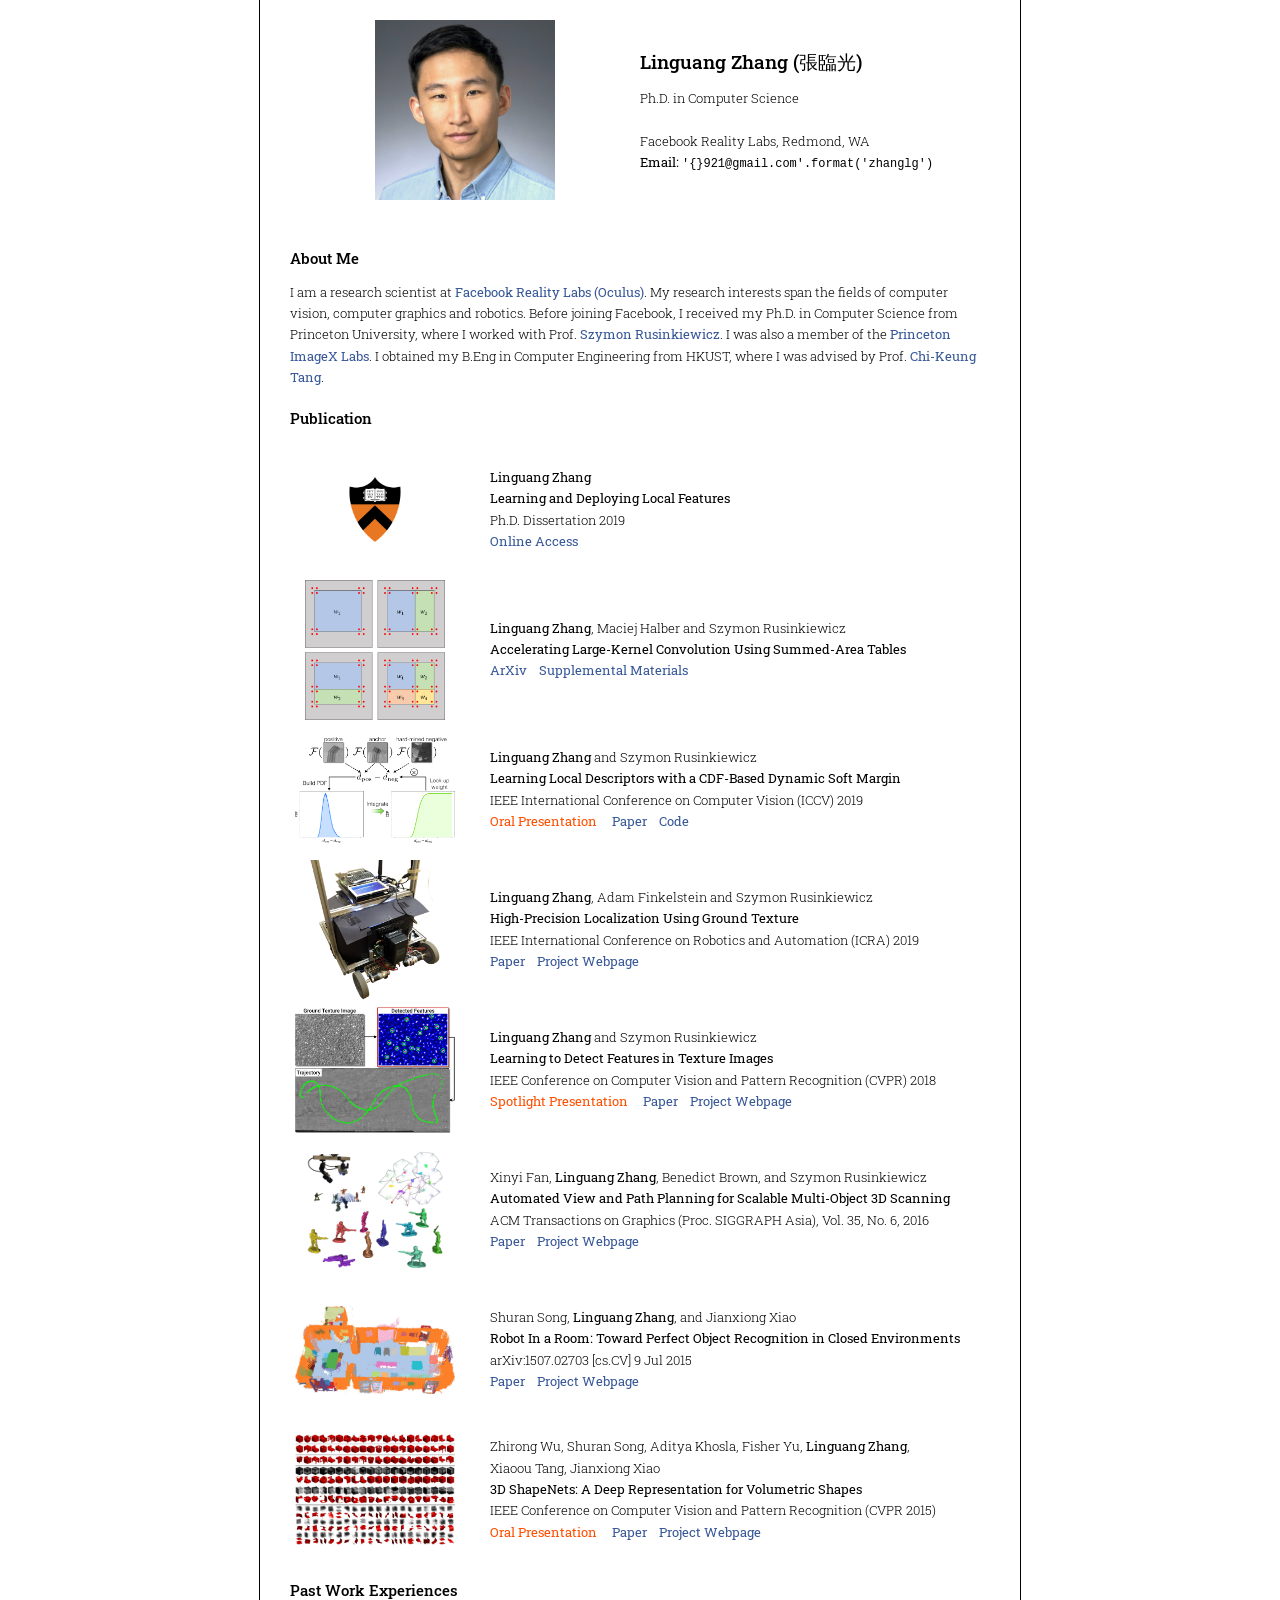
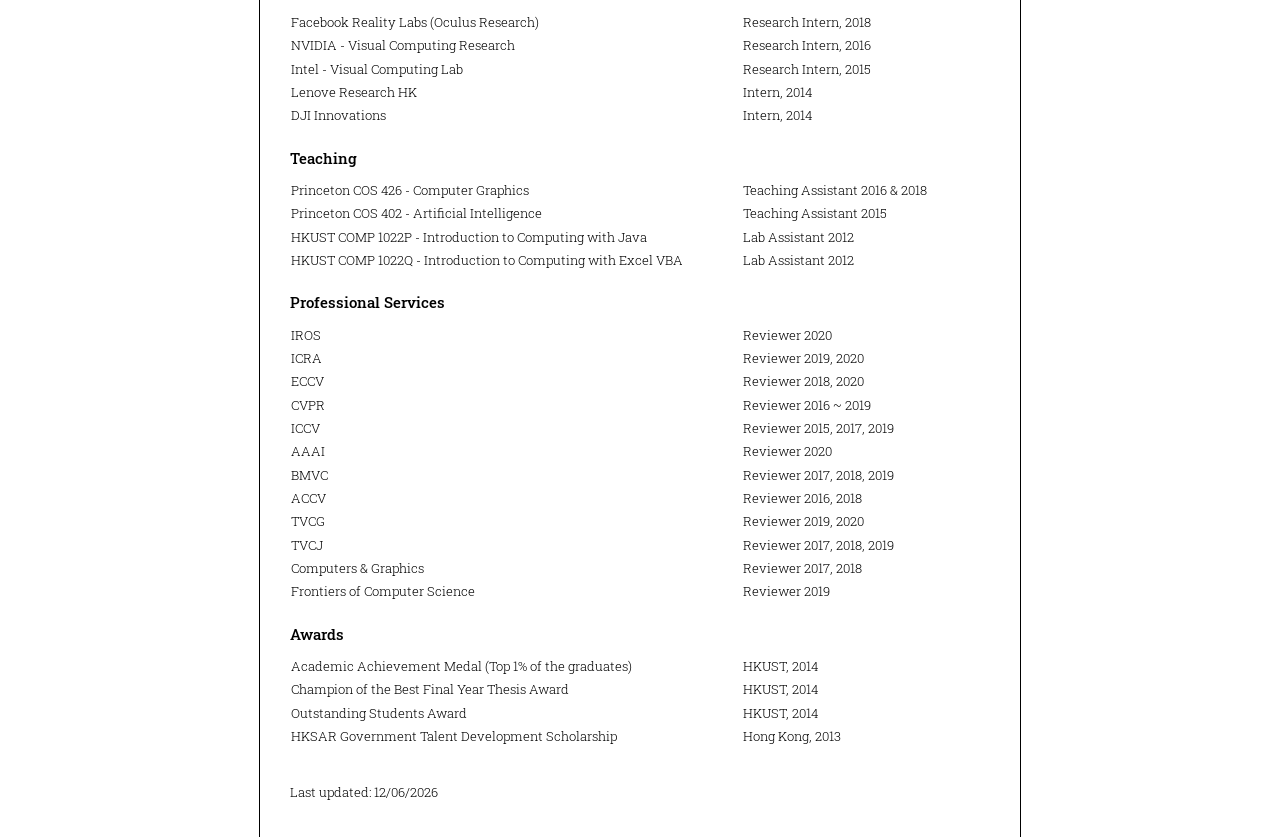
==== index.html @ c381d8c8 "Update index.html" ====
<!DOCTYPE html PUBLIC "-//W3C//DTD HTML 4.01//EN" "http://www.w3.org/TR/html4/strict.dtd">
<html>
  <head>
    <meta http-equiv="content-type" content="text/html; charset=UTF-8" />
    <meta name="viewport" content="width=device-width, initial-scale=1" />
    <title>Linguang Zhang's homepage</title>
    <link
      href="https://fonts.googleapis.com/css2?family=Roboto+Slab:wght@300;400;500;700&display=swap"
      rel="stylesheet"
    />
    <link
      rel="stylesheet"
      type="text/css"
      media="screen"
      href="assets/linguang.css"
    />
  </head>

  <body>
    <table width="100%" cellpadding="0" style="border-spacing: 0 0;">
      <tr>
        <td align="center">
          <img height="180" src="assets/profile.jpg" />
        </td>
        <td align="left" width="50%">
          <h2 style="margin-block-start: 0;">Linguang Zhang (張臨光)</h2>
          Ph.D. in Computer Science<br />
          <!-- Princeton University <br /> -->
          <br />
          Facebook Reality Labs, Redmond, WA <br />
          <b>Email:</b> <code>'{}921@gmail.com'.format('zhanglg')</code>
        </td>
      </tr>
    </table>

    <br />

    <h3>About Me</h3>
    <p>
      I am a research scientist at
      <a href="https://www.oculus.com/research/?locale=en_US"
        >Facebook Reality Labs (Oculus)</a
      >. My research interests span the fields of computer vision, computer
      graphics and robotics. Before joining Facebook, I received my Ph.D. in
      Computer Science from Princeton University, where I worked with Prof.
      <a href="https://www.cs.princeton.edu/~smr">Szymon Rusinkiewicz</a>. I was
      also a member of the
      <a href="https://pixl.cs.princeton.edu/">Princeton ImageX Labs</a>. I
      obtained my B.Eng in Computer Engineering from HKUST, where I was advised
      by Prof. <a href="http://www.cse.ust.hk/~cktang/">Chi-Keung Tang</a>.
    </p>
    
<!--     <b style="color:red;">We are hiring research interns for summer 2021!
      If you are interested, please email your resume to firstname@fb.com.</b>
 -->
    <h3>Publication</h3>

    <table
      id="paper"
      border="0"
      cellpadding="0"
      width="100%"
      style="border-spacing: 0 0;"
    >
      <tr class="project">
        <td align="center"><img src="assets/pu-logo.png" align="middle" /></td>
        <td class="paper">
          <p>
            <b>Linguang Zhang</b><br />
            <b>Learning and Deploying Local Features</b><br />
            Ph.D. Dissertation 2019<br />
            <a
              href="https://dataspace.princeton.edu/jspui/handle/88435/dsp01j098zd973"
              >Online Access</a
            >&nbsp;&nbsp;&nbsp;
          </p>
        </td>
      </tr>

      <tr class="project">
        <td align="center"><img src="assets/sat_conv.png" align="middle" /></td>
        <td class="paper">
          <p>
            <b>Linguang Zhang</b>, Maciej Halber and Szymon Rusinkiewicz<br />
            <b>Accelerating Large-Kernel Convolution Using Summed-Area Tables</b
            ><br />
            <a href="https://arxiv.org/pdf/1906.11367.pdf">ArXiv</a
            >&nbsp;&nbsp;&nbsp;
            <a href="assets/sat-supplemental.zip">Supplemental Materials</a>
          </p>
        </td>
      </tr>

      <tr class="project">
        <td align="center">
          <img src="assets/dsm_descriptor.png" align="middle" />
        </td>
        <td class="paper">
          <p>
            <b>Linguang Zhang</b> and Szymon Rusinkiewicz<br />
            <b
              >Learning Local Descriptors with a CDF-Based Dynamic Soft
              Margin</b
            ><br />
            IEEE International Conference on Computer Vision (ICCV) 2019<br />
            <b style="color:#ff4f00">Oral Presentation</b> &nbsp;&nbsp;&nbsp;
            <a
              href="https://gfx.cs.princeton.edu/pubs/Zhang_2019_LLD/softmargin.pdf"
              >Paper</a
            >&nbsp;&nbsp;&nbsp;
            <a href="https://github.com/lg-zhang/dynamic-soft-margin-pytorch"
              >Code</a
            >
          </p>
        </td>
      </tr>

      <tr class="project">
        <td align="center">
          <img src="assets/micro_gps.png" align="middle" />
        </td>
        <td class="paper">
          <p>
            <b>Linguang Zhang</b>, Adam Finkelstein and Szymon Rusinkiewicz<br />
            <b>High-Precision Localization Using Ground Texture</b><br />
            IEEE International Conference on Robotics and Automation (ICRA)
            2019<br />
            <a
              href="https://pixl.cs.princeton.edu/pubs/Zhang_2019_HLU/microgps-icra19.pdf"
              >Paper</a
            >&nbsp;&nbsp;&nbsp;
            <a href="http://microgps.cs.princeton.edu">Project Webpage</a>
          </p>
        </td>
      </tr>

      <tr class="project">
        <td align="center">
          <img src="assets/keypoint_det.jpg" align="middle" />
        </td>
        <td class="paper">
          <p>
            <b>Linguang Zhang</b> and Szymon Rusinkiewicz<br />
            <b>Learning to Detect Features in Texture Images</b><br />
            IEEE Conference on Computer Vision and Pattern Recognition (CVPR)
            2018<br />
            <b style="color:#ff4f00">Spotlight Presentation</b>
            &nbsp;&nbsp;&nbsp;
            <a
              href="http://gfx.cs.princeton.edu/pubs/Zhang_2018_LTD/keypoint-cvpr.pdf"
              >Paper</a
            >&nbsp;&nbsp;&nbsp;
            <a href="http://gfx.cs.princeton.edu/pubs/Zhang_2018_LTD/"
              >Project Webpage</a
            >
          </p>
        </td>
      </tr>

      <tr class="project">
        <td align="center"><img src="assets/scanner.png" align="middle" /></td>
        <td class="paper">
          <p>
            Xinyi Fan, <b>Linguang Zhang</b>, Benedict Brown, and Szymon
            Rusinkiewicz<br />
            <b
              >Automated View and Path Planning for Scalable Multi-Object 3D
              Scanning</b
            ><br />
            ACM Transactions on Graphics (Proc. SIGGRAPH Asia), Vol. 35, No. 6,
            2016<br />
            <a href="http://gfx.cs.princeton.edu/pubs/Fan_2016_AVA/fan2016.pdf"
              >Paper</a
            >&nbsp;&nbsp;&nbsp;
            <a href="http://gfx.cs.princeton.edu/pubs/Fan_2016_AVA/index.php"
              >Project Webpage</a
            >
          </p>
        </td>
      </tr>

      <tr class="project">
        <td align="center">
          <img src="assets/robotinaroom.jpg" align="middle" />
        </td>
        <td class="paper">
          <p>
            Shuran Song, <b>Linguang Zhang</b>, and Jianxiong Xiao<br />
            <b
              >Robot In a Room: Toward Perfect Object Recognition in Closed
              Environments</b
            ><br />
            arXiv:1507.02703 [cs.CV] 9 Jul 2015<br />
            <a
              href="http://3dvision.princeton.edu/projects/2015/RobotInARoom/paper.pdf"
              >Paper</a
            >&nbsp;&nbsp;&nbsp;
            <a href="http://3dvision.princeton.edu/projects/2015/RobotInARoom/"
              >Project Webpage</a
            >
          </p>
        </td>
      </tr>

      <tr class="project">
        <td align="center">
          <img src="assets/3dshapenet.jpg" align="middle" />
        </td>
        <td class="paper">
          <p>
            Zhirong Wu, Shuran Song, Aditya Khosla, Fisher Yu,
            <b>Linguang Zhang</b>, <br />Xiaoou Tang, Jianxiong Xiao<br />
            <b>3D ShapeNets: A Deep Representation for Volumetric Shapes</b
            ><br />
            IEEE Conference on Computer Vision and Pattern Recognition (CVPR
            2015)<br />
            <b style="color:#ff4f00">Oral Presentation</b> &nbsp;&nbsp;&nbsp;
            <a
              href="http://3dvision.princeton.edu/projects/2014/3DShapeNets/paper.pdf"
              >Paper</a
            >&nbsp;&nbsp;&nbsp;
            <a href="http://3dshapenets.cs.princeton.edu/">Project Webpage</a>
          </p>
        </td>
      </tr>
    </table>

    <h3>Past Work Experiences</h3>
    <table class="list">
      <tr>
        <td>Facebook Reality Labs (Oculus Research)</td>
        <td>Research Intern, 2018</td>
      </tr>
      <tr>
        <td>NVIDIA - Visual Computing Research</td>
        <td>Research Intern, 2016</td>
      </tr>
      <tr>
        <td>Intel - Visual Computing Lab</td>
        <td>Research Intern, 2015</td>
      </tr>
      <tr>
        <td>Lenove Research HK</td>
        <td>Intern, 2014</td>
      </tr>
      <tr>
        <td>DJI Innovations</td>
        <td>Intern, 2014</td>
      </tr>
    </table>

    <h3>Teaching</h3>
    <table class="list">
      <tr>
        <td>Princeton COS 426 - Computer Graphics</td>
        <td>Teaching Assistant 2016 & 2018</td>
      </tr>
      <tr>
        <td>Princeton COS 402 - Artificial Intelligence</td>
        <td>Teaching Assistant 2015</td>
      </tr>
      <tr>
        <td>HKUST COMP 1022P - Introduction to Computing with Java</td>
        <td>Lab Assistant 2012</td>
      </tr>
      <tr>
        <td>HKUST COMP 1022Q - Introduction to Computing with Excel VBA</td>
        <td>Lab Assistant 2012</td>
      </tr>
    </table>

    <h3>Professional Services</h3>
    <table class="list">
      <tr>
        <td>IROS</td>
        <td>Reviewer 2020</td>
      </tr>
      <tr>
        <td>ICRA</td>
        <td>Reviewer 2019, 2020</td>
      </tr>
      <tr>
        <td>ECCV</td>
        <td>Reviewer 2018, 2020</td>
      </tr>
      <tr>
        <td>CVPR</td>
        <td>Reviewer 2016 ~ 2019</td>
      </tr>
      <tr>
        <td>ICCV</td>
        <td>Reviewer 2015, 2017, 2019</td>
      </tr>
      <tr>
        <td>AAAI</td>
        <td>Reviewer 2020</td>
      </tr>
      <tr>
        <td>BMVC</td>
        <td>Reviewer 2017, 2018, 2019</td>
      </tr>
      <tr>
        <td>ACCV</td>
        <td>Reviewer 2016, 2018</td>
      </tr>
      <tr>
        <td>TVCG</td>
        <td>Reviewer 2019, 2020</td>
      </tr>
      <tr>
        <td>TVCJ</td>
        <td>Reviewer 2017, 2018, 2019</td>
      </tr>
      <tr>
        <td>Computers &amp; Graphics</td>
        <td>Reviewer 2017, 2018</td>
      </tr>
      <tr>
        <td>Frontiers of Computer Science</td>
        <td>Reviewer 2019</td>
      </tr>
    </table>

    <h3>Awards</h3>
    <table class="list">
      <tr>
        <td>Academic Achievement Medal (Top 1% of the graduates)</td>
        <td>HKUST, 2014</td>
      </tr>
      <tr>
        <td>Champion of the Best Final Year Thesis Award</td>
        <td>HKUST, 2014</td>
      </tr>
      <tr>
        <td>Outstanding Students Award</td>
        <td>HKUST, 2014</td>
      </tr>
      <tr>
        <td>HKSAR Government Talent Development Scholarship</td>
        <td>Hong Kong, 2013</td>
      </tr>
    </table>

    <br />

    <p>
      Last updated:
      <script>
        document.write(document.lastModified.slice(0, 10));
      </script>
    </p>
    <p>
      <script>
        (function(i, s, o, g, r, a, m) {
          i["GoogleAnalyticsObject"] = r;
          (i[r] =
            i[r] ||
            function() {
              (i[r].q = i[r].q || []).push(arguments);
            }),
            (i[r].l = 1 * new Date());
          (a = s.createElement(o)), (m = s.getElementsByTagName(o)[0]);
          a.async = 1;
          a.src = g;
          m.parentNode.insertBefore(a, m);
        })(
          window,
          document,
          "script",
          "//www.google-analytics.com/analytics.js",
          "ga"
        );
        ga("create", "UA-56481860-2", "auto");
        ga("send", "pageview");
      </script>
    </p>
  </body>
</html>
---- assets/linguang.css ----
body {
  width: 700px;
  margin: auto;
  margin-top: 0px;
  margin-bottom: 0px;
  padding-left: 30px;
  padding-right: 30px;
  padding-top: 20px;
  padding-bottom: 20px;
  font-family: "Roboto Slab", serif;
  font-size: 0.8em;
  font-weight: 300;
  line-height: 16pt;
  border-left: solid thin #000000;
  border-right: solid thin #000000;
}

code {
  font-size: 1.15em;
}

b {
  font-weight: 400;
}

p {
  font-size: 1em;
}

a {
  font-weight: 400;
}

a:link {
  color: #385898;
  text-decoration: none;
  cursor: pointer;
  font-weight: 400;
}

a:hover {
  text-decoration: underline;
}

h2 {
  font-weight: 500;
}

h3 {
  display: block;
  margin-block-start: 20px;
  margin-block-end: 10px;
  margin-inline-start: 0px;
  margin-inline-end: 0px;
  font-weight: 500;
}

#paper img {
  max-width: 160px !important;
  max-height: 140px !important;
}

td.paper {
  padding-left: 30px;
  font-size: 1em;
}

table.list td:first-child {
  width: 450px;
  font-size: 1em;
}

table.list {
  border-spacing: 0px;
  font-size: 1em;
}

tr.project {
  height: 140px;
}
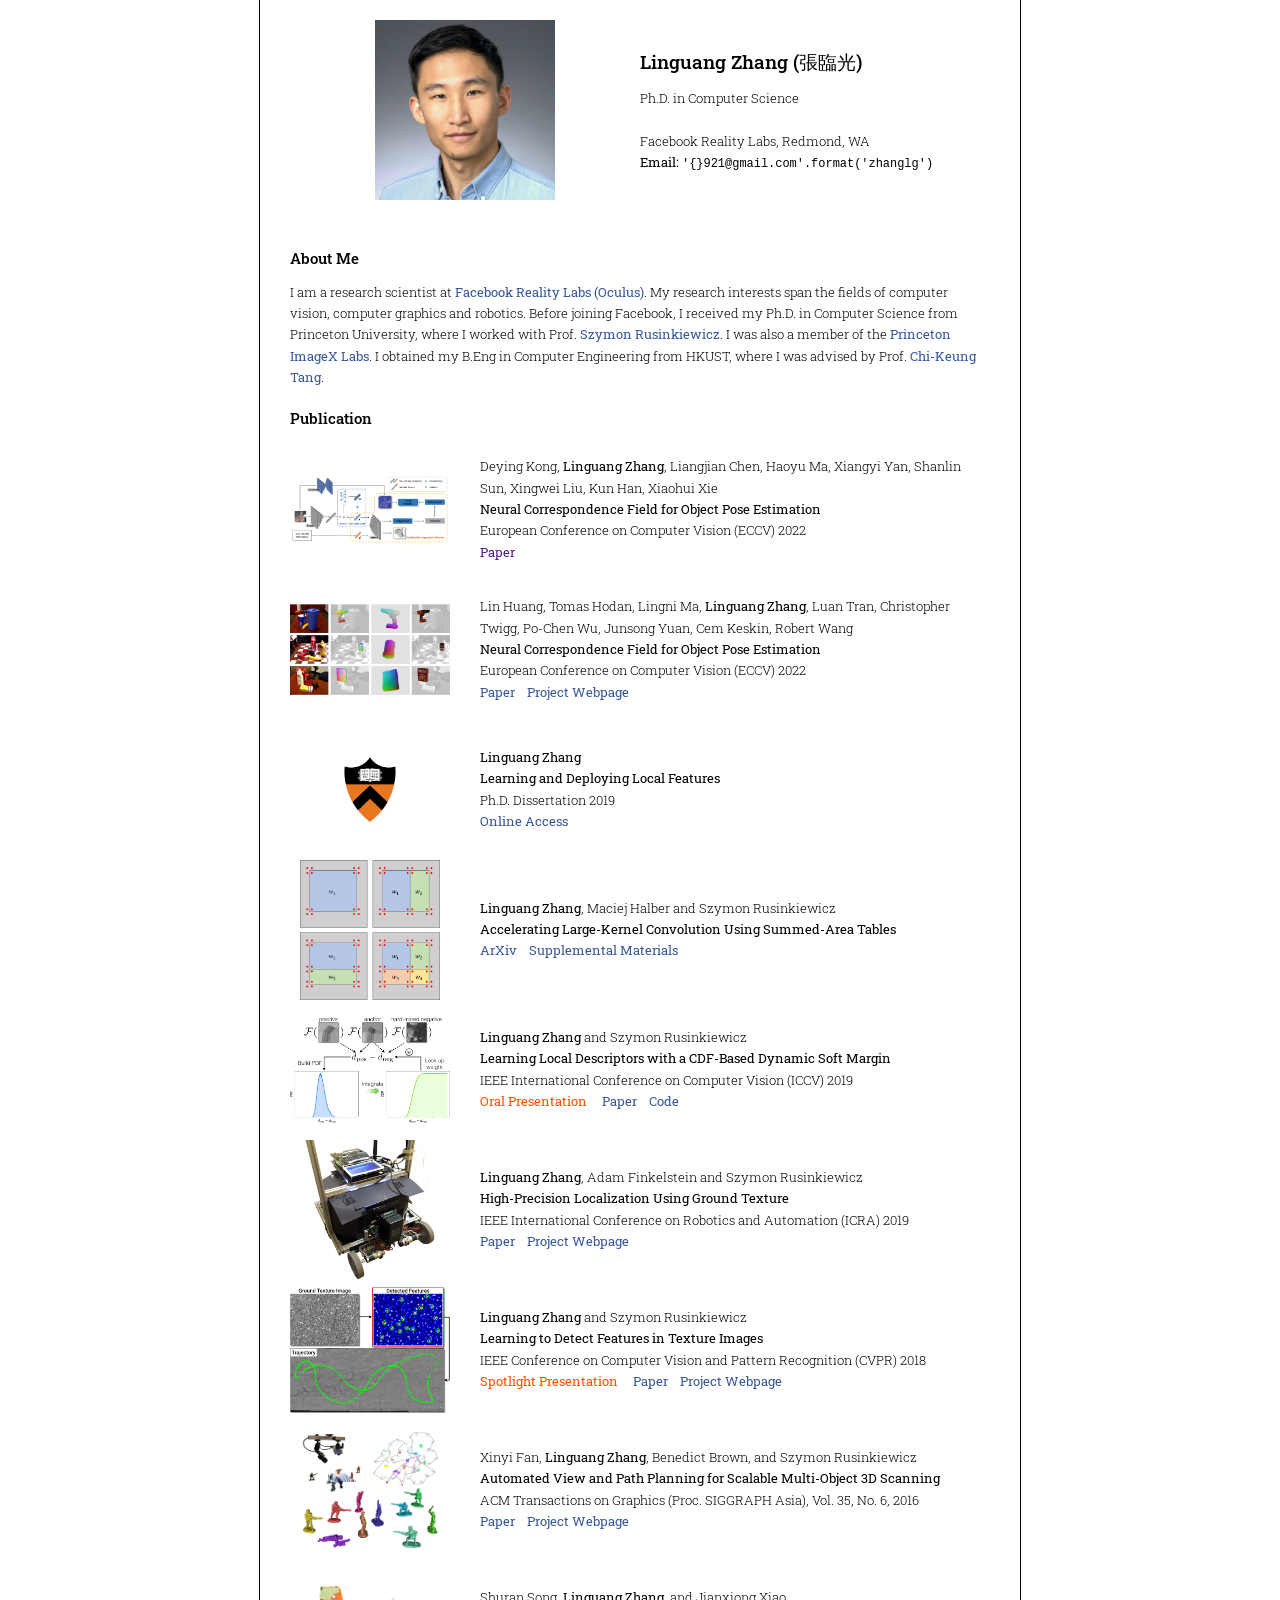
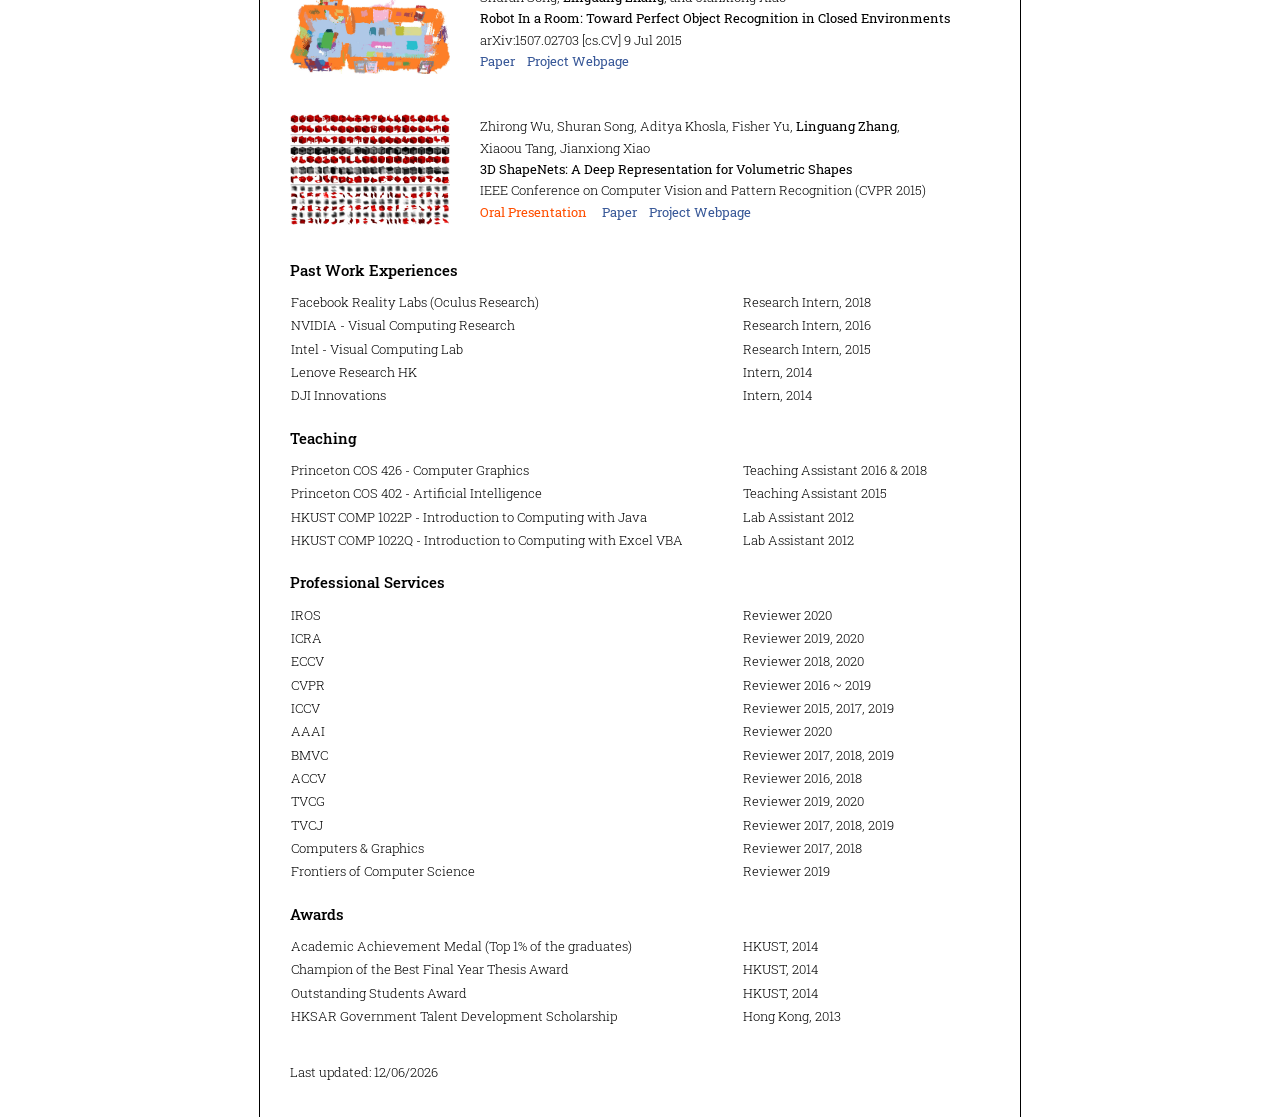
==== commit 450168d8: "update" ====
--- a/index.html
+++ b/index.html
@@ -49,10 +49,7 @@
       obtained my B.Eng in Computer Engineering from HKUST, where I was advised
       by Prof. <a href="http://www.cse.ust.hk/~cktang/">Chi-Keung Tang</a>.
     </p>
-    
-<!--     <b style="color:red;">We are hiring research interns for summer 2021!
-      If you are interested, please email your resume to firstname@fb.com.</b>
- -->
+
     <h3>Publication</h3>
 
     <table
@@ -62,7 +59,39 @@
       width="100%"
       style="border-spacing: 0 0;"
     >
-      <tr class="project">
+    <tr class="project">
+      <td align="center">
+        <img src="assets/iahme.png" align="middle" />
+      </td>
+      <td class="paper">
+        <p>
+          Deying Kong, <b>Linguang Zhang</b>, Liangjian Chen, Haoyu Ma, Xiangyi Yan, Shanlin Sun, Xingwei Liu, Kun Han, Xiaohui Xie<br />
+          <b>Neural Correspondence Field for Object Pose Estimation</b><br />
+          European Conference on Computer Vision (ECCV) 2022<br />
+          <a href="">Paper</a>
+        </p>
+      </td>
+    </tr>
+
+    <tr class="project">
+      <td align="center">
+        <img src="assets/ncf.jpeg" align="middle" />
+      </td>
+      <td class="paper">
+        <p>
+          Lin Huang, Tomas Hodan, Lingni Ma, <b>Linguang Zhang</b>, Luan Tran, Christopher Twigg, Po-Chen Wu, Junsong Yuan, Cem Keskin, Robert Wang <br />
+          <b>Neural Correspondence Field for Object Pose Estimation</b><br />
+          European Conference on Computer Vision (ECCV) 2022<br />
+          <a
+            href="https://arxiv.org/pdf/2208.00113.pdf"
+            >Paper</a
+          >&nbsp;&nbsp;&nbsp;
+          <a href="https://linhuang17.github.io/NCF/">Project Webpage</a>
+        </p>
+      </td>
+    </tr>
+
+    <tr class="project">
         <td align="center"><img src="assets/pu-logo.png" align="middle" /></td>
         <td class="paper">
           <p>
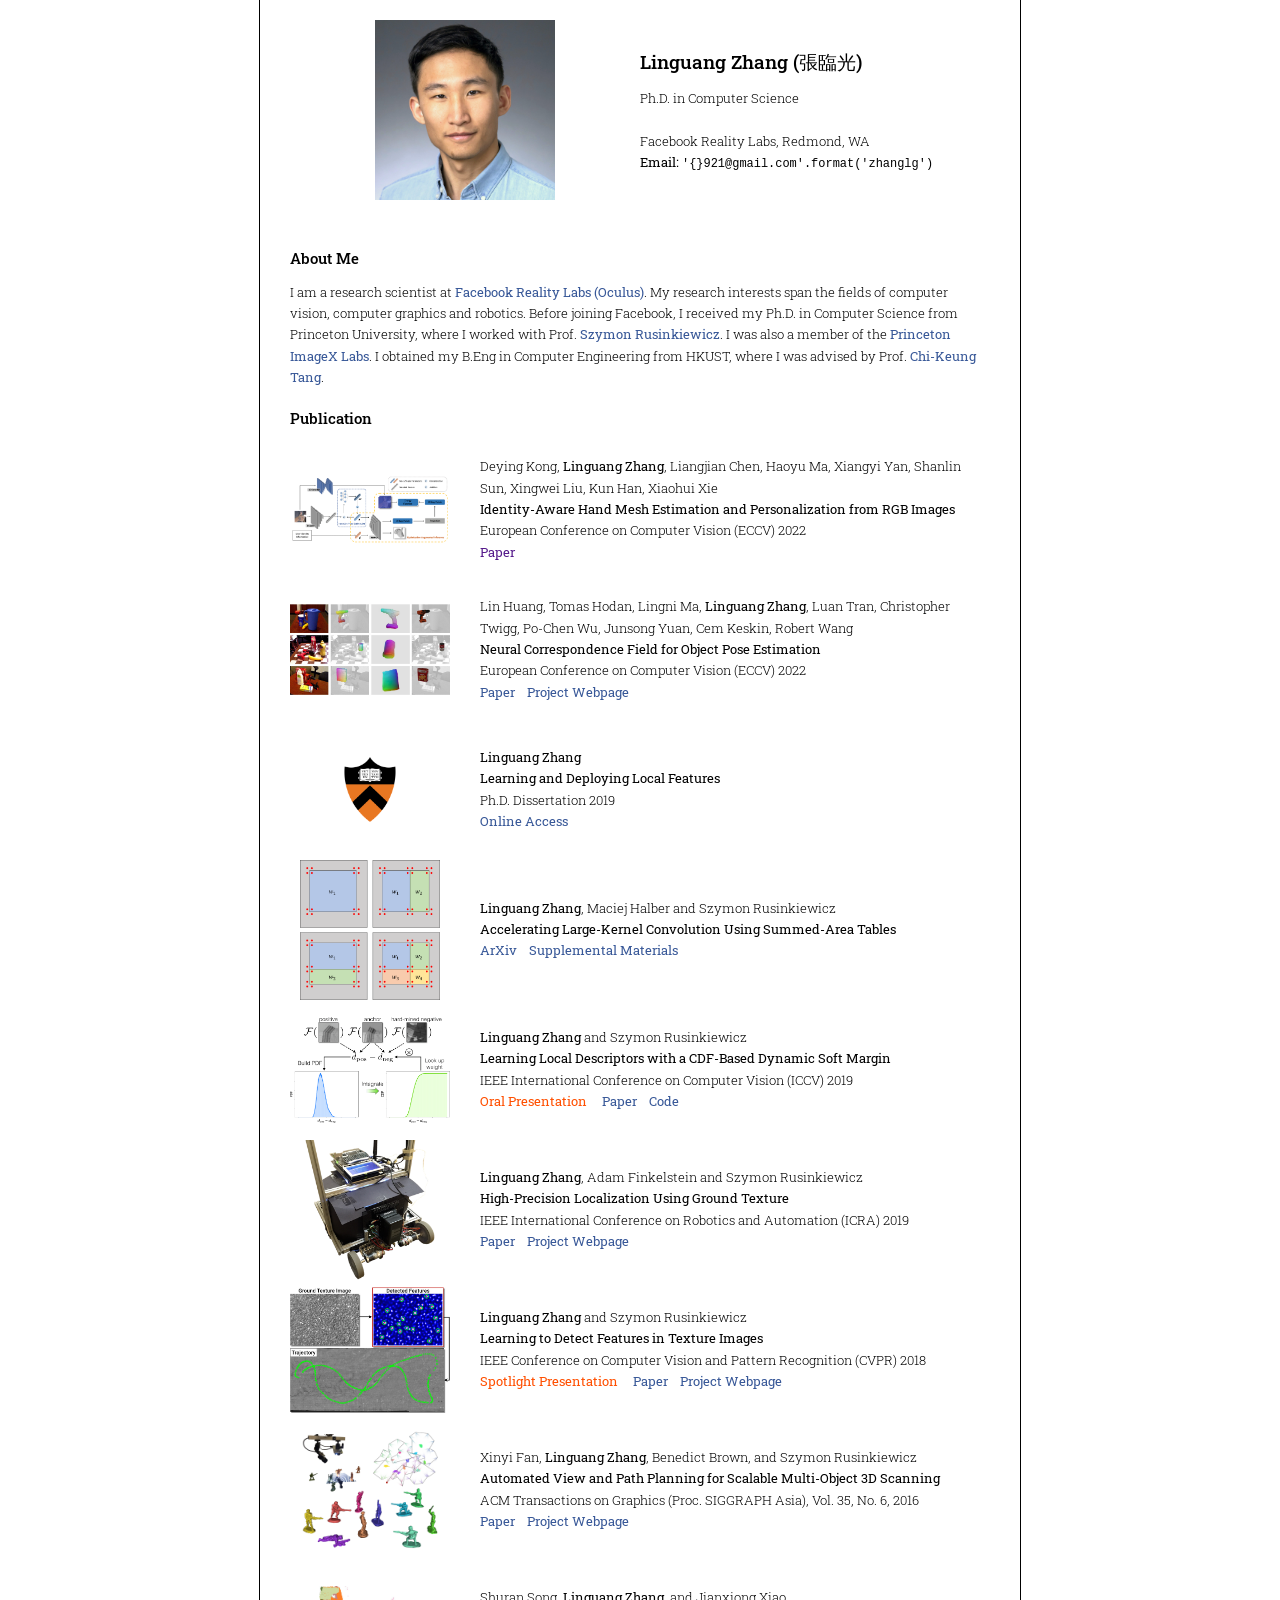
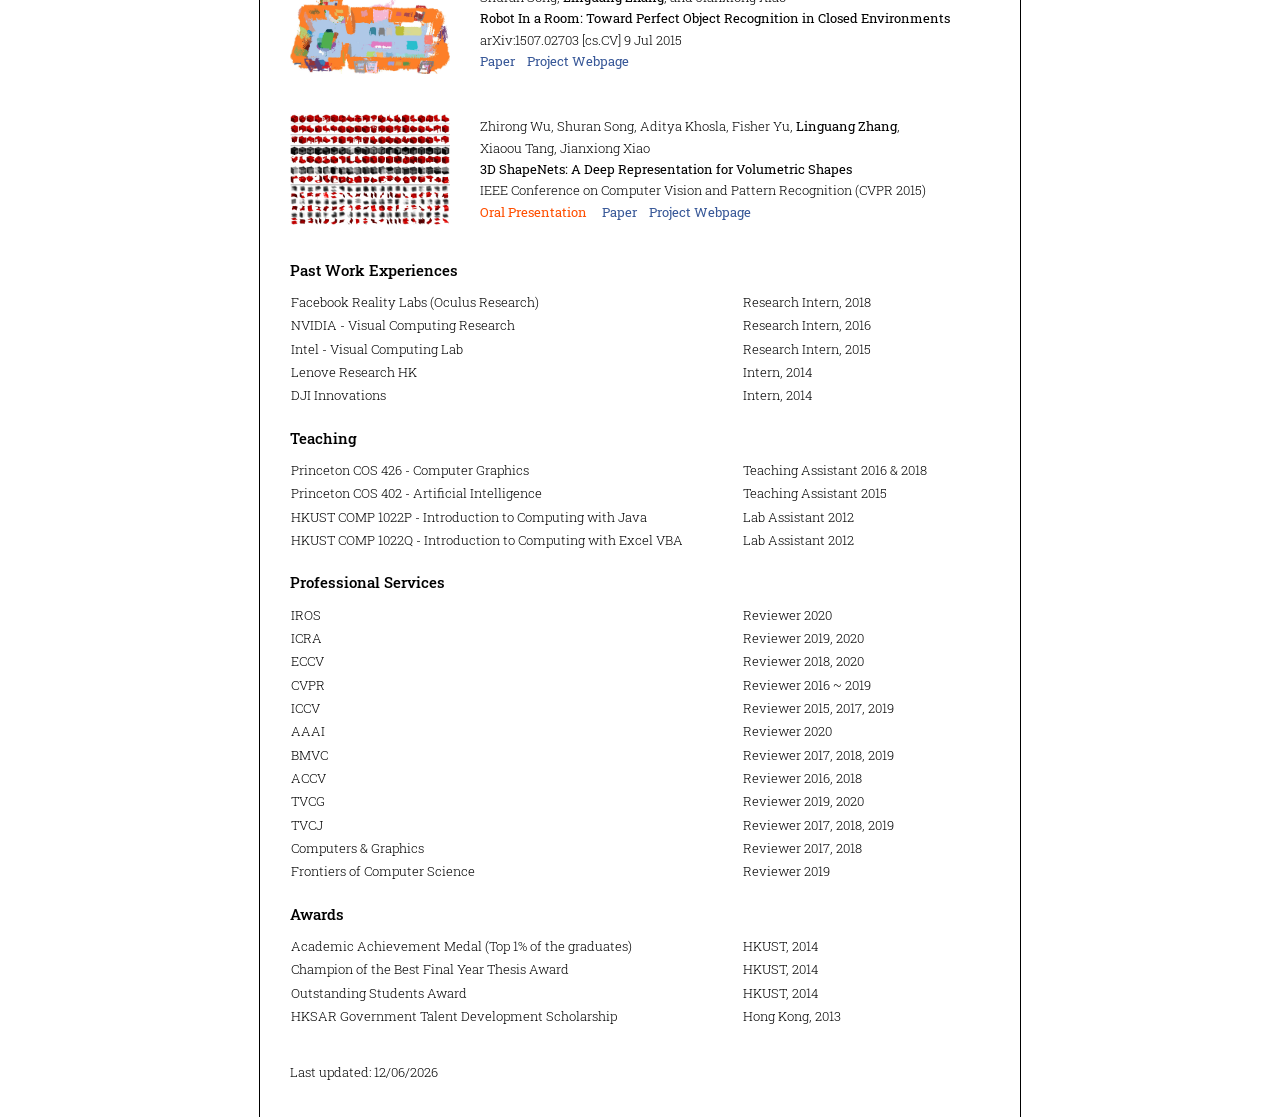
==== commit 8a23e7ac: "Update index.html" ====
--- a/index.html
+++ b/index.html
@@ -49,7 +49,10 @@
       obtained my B.Eng in Computer Engineering from HKUST, where I was advised
       by Prof. <a href="http://www.cse.ust.hk/~cktang/">Chi-Keung Tang</a>.
     </p>
-
+    
+<!--     <b style="color:red;">We are hiring research interns for summer 2021!
+      If you are interested, please email your resume to firstname@fb.com.</b>
+ -->
     <h3>Publication</h3>
 
     <table
@@ -66,7 +69,7 @@
       <td class="paper">
         <p>
           Deying Kong, <b>Linguang Zhang</b>, Liangjian Chen, Haoyu Ma, Xiangyi Yan, Shanlin Sun, Xingwei Liu, Kun Han, Xiaohui Xie<br />
-          <b>Neural Correspondence Field for Object Pose Estimation</b><br />
+          <b>Identity-Aware Hand Mesh Estimation and Personalization from RGB Images</b><br />
           European Conference on Computer Vision (ECCV) 2022<br />
           <a href="">Paper</a>
         </p>
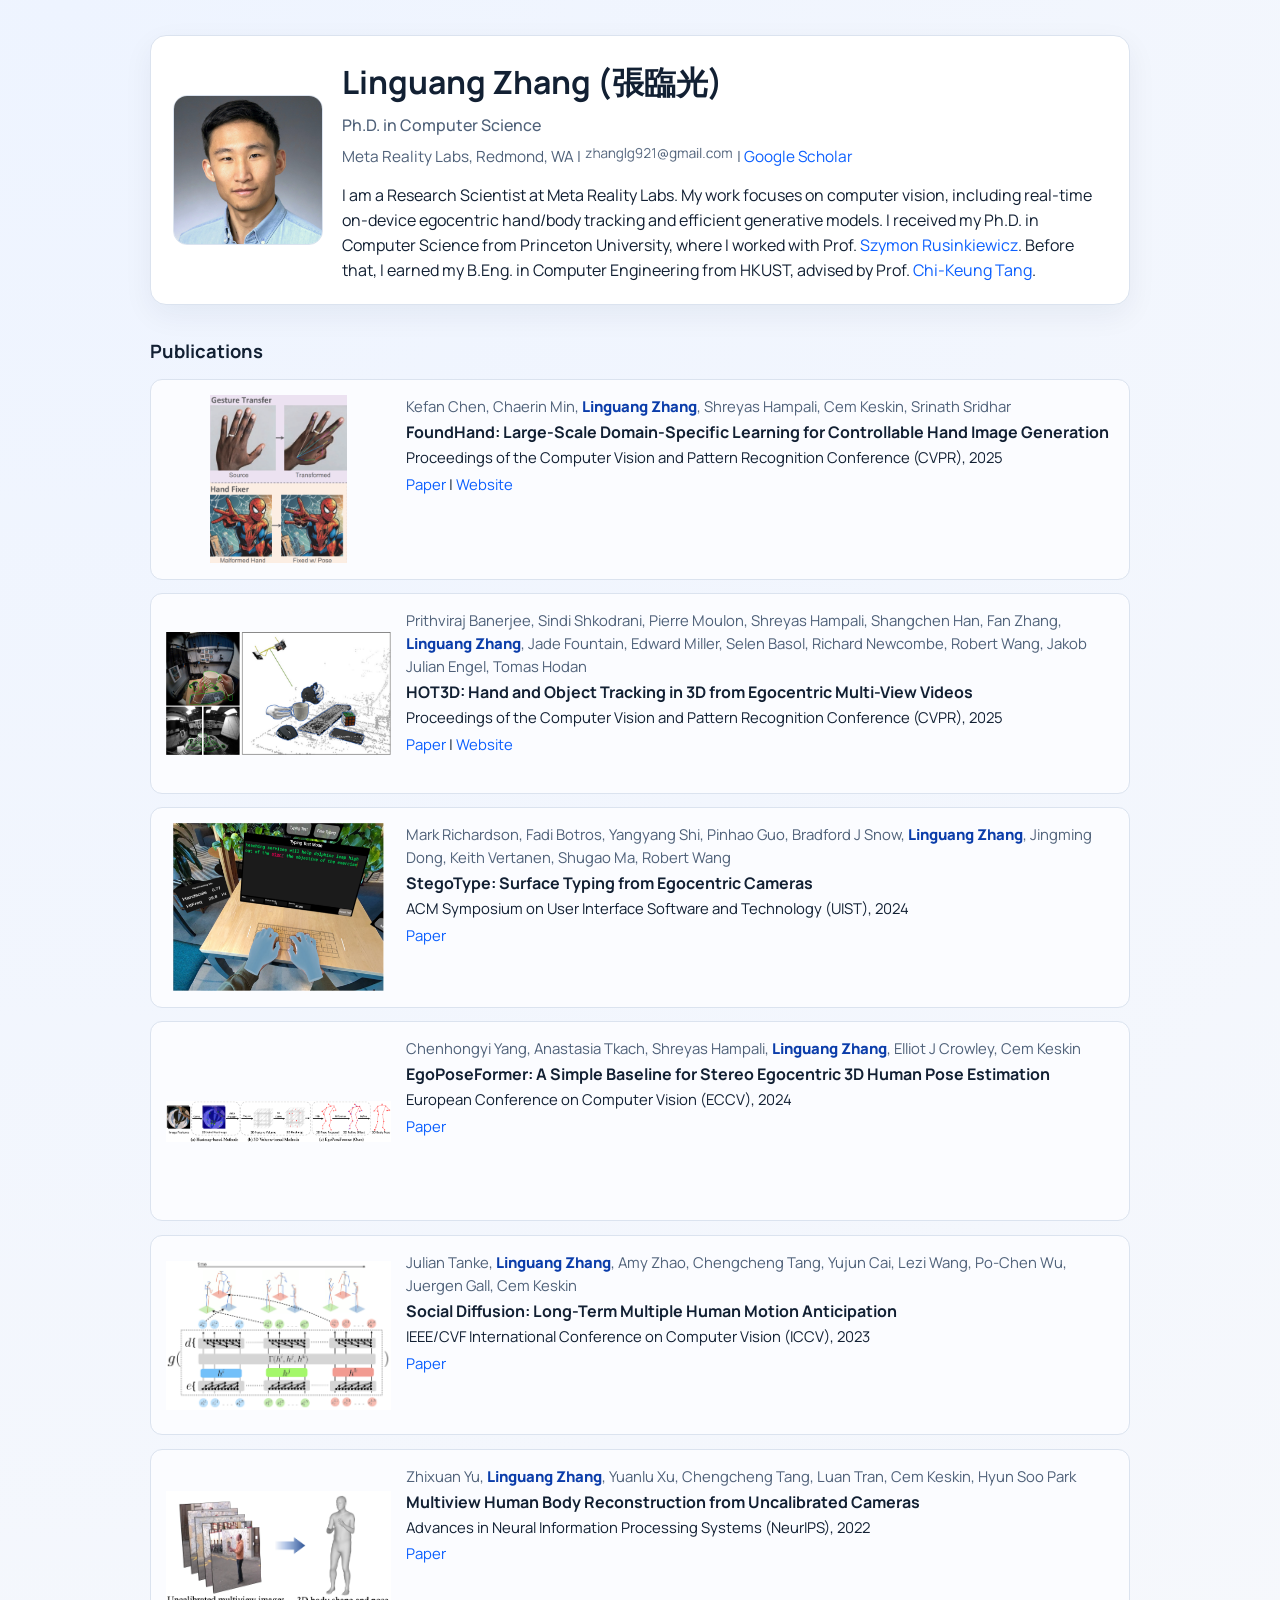
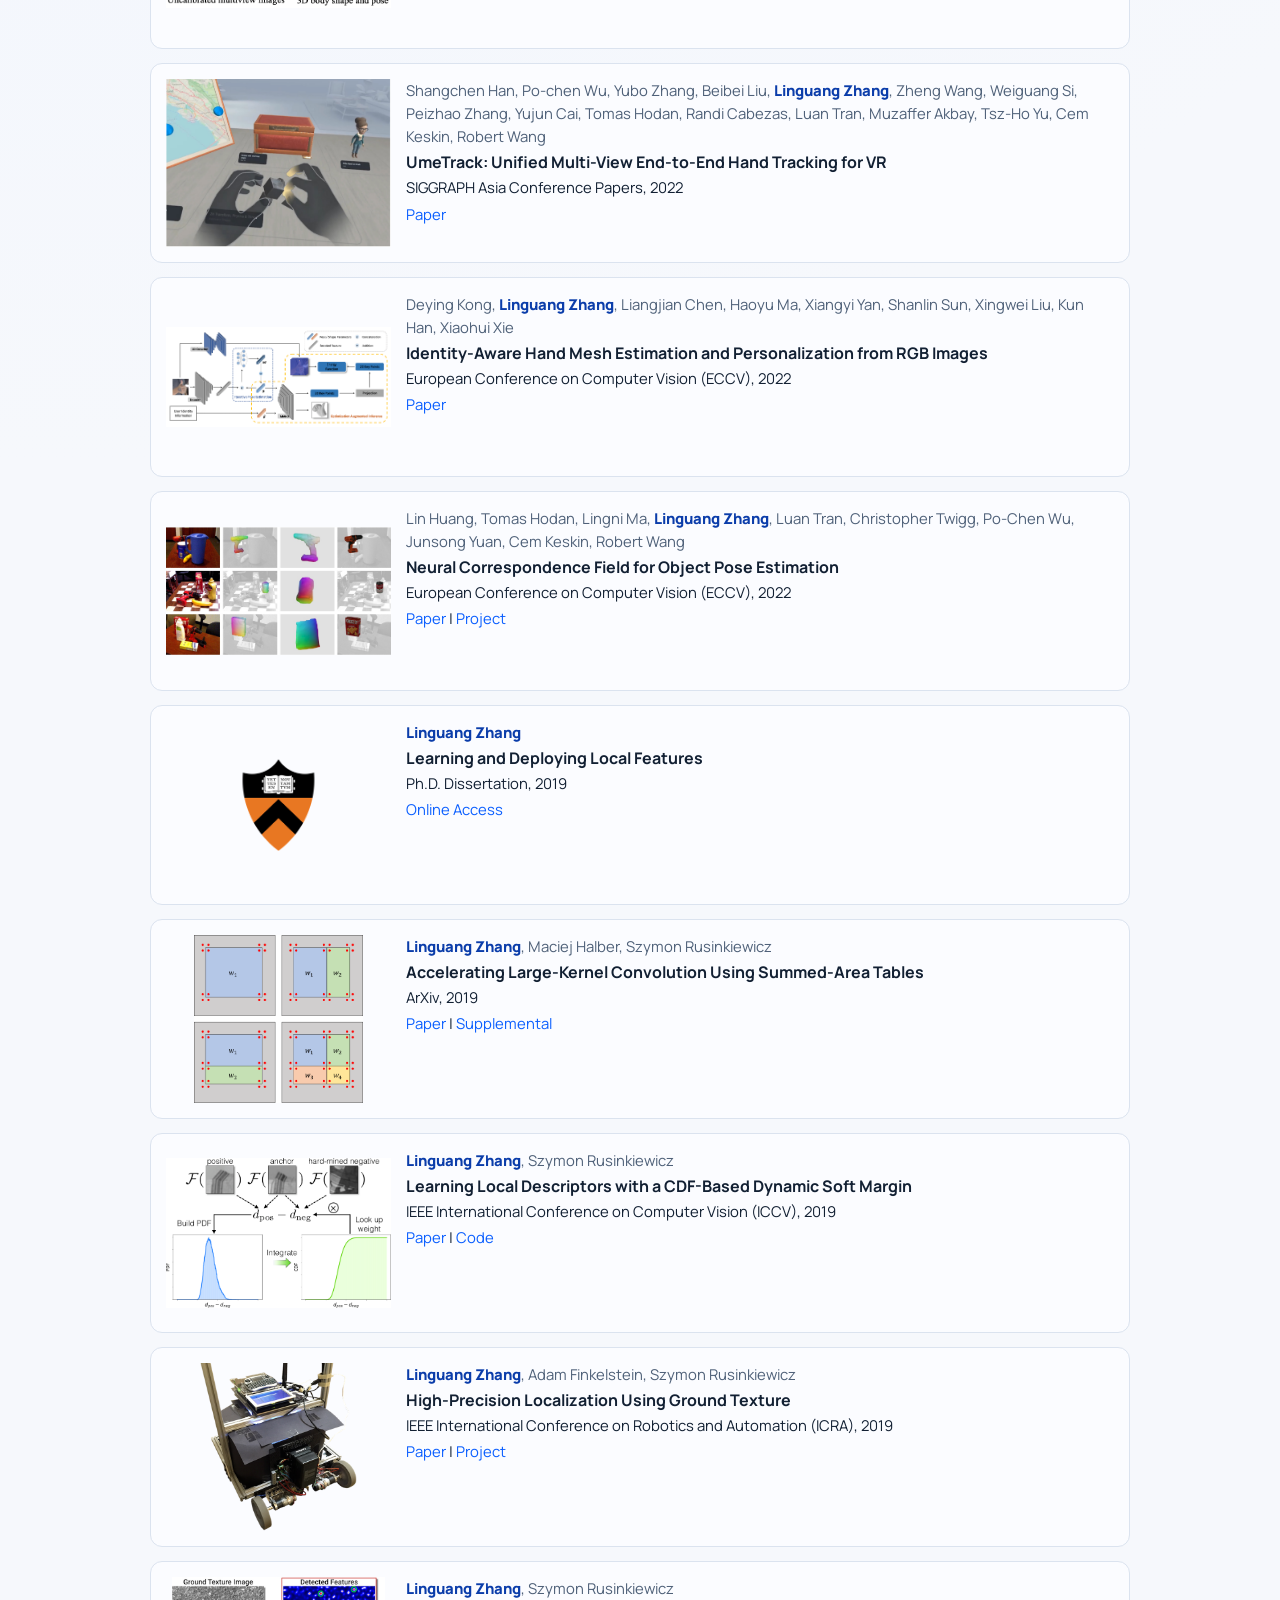
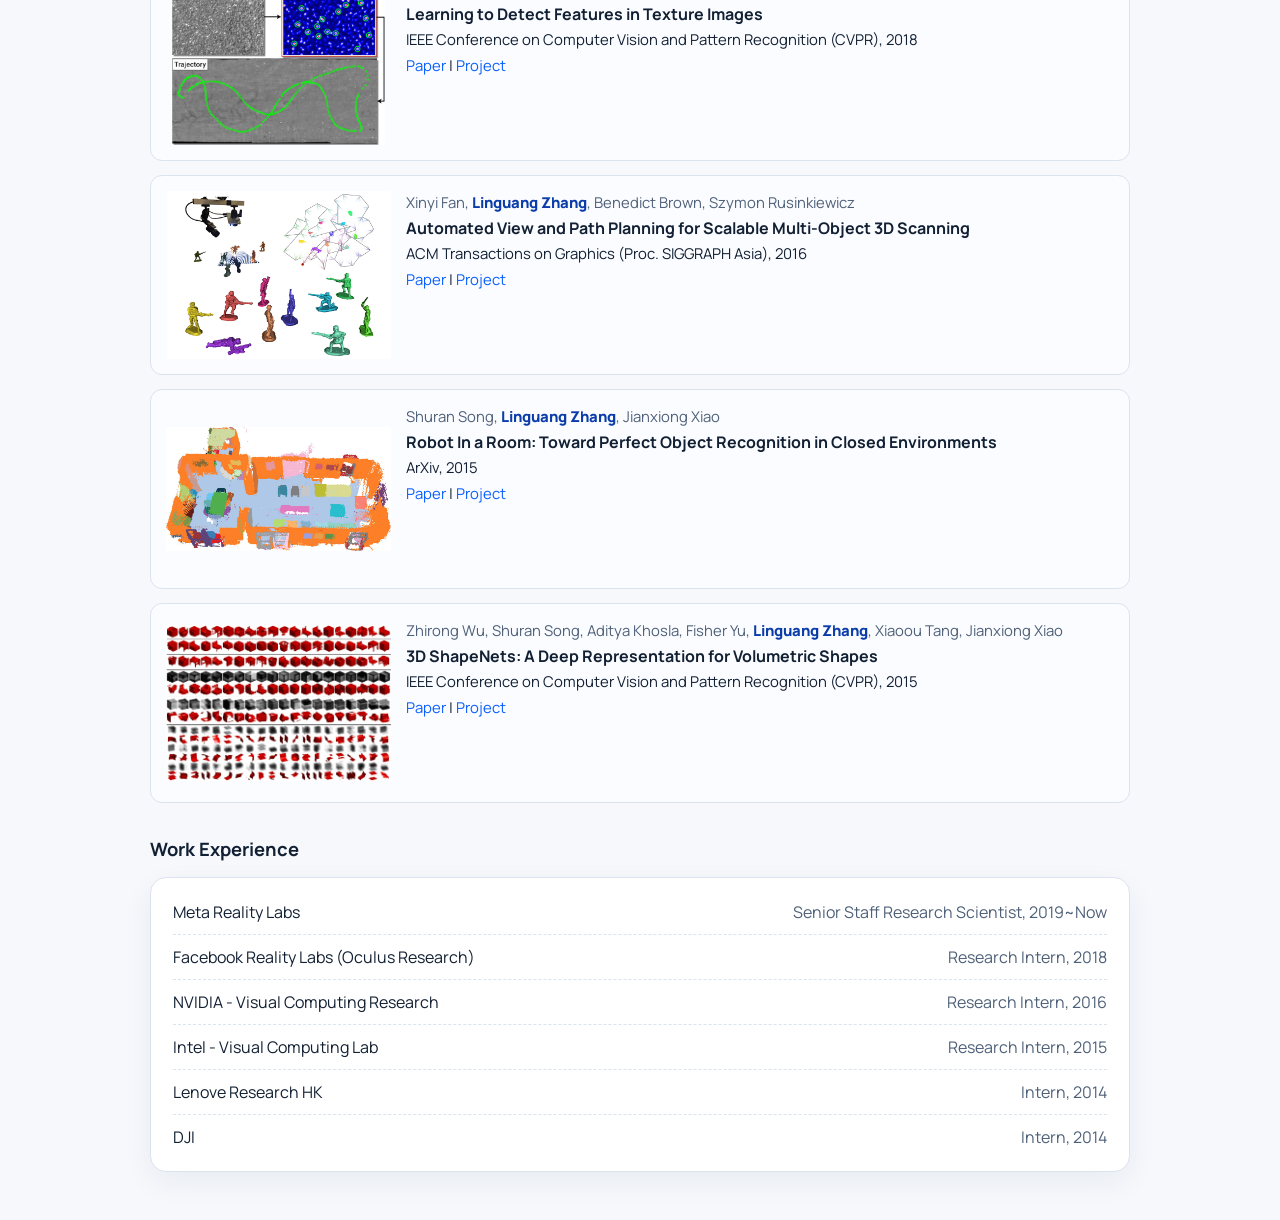
==== commit ec0b3eb0: "Initial commit" ====
--- a/index.html
+++ b/index.html
@@ -1,410 +1,530 @@
-<!DOCTYPE html PUBLIC "-//W3C//DTD HTML 4.01//EN" "http://www.w3.org/TR/html4/strict.dtd">
-<html>
-  <head>
-    <meta http-equiv="content-type" content="text/html; charset=UTF-8" />
-    <meta name="viewport" content="width=device-width, initial-scale=1" />
-    <title>Linguang Zhang's homepage</title>
-    <link
-      href="https://fonts.googleapis.com/css2?family=Roboto+Slab:wght@300;400;500;700&display=swap"
-      rel="stylesheet"
-    />
-    <link
-      rel="stylesheet"
-      type="text/css"
-      media="screen"
-      href="assets/linguang.css"
-    />
-  </head>
-
-  <body>
-    <table width="100%" cellpadding="0" style="border-spacing: 0 0;">
-      <tr>
-        <td align="center">
-          <img height="180" src="assets/profile.jpg" />
-        </td>
-        <td align="left" width="50%">
-          <h2 style="margin-block-start: 0;">Linguang Zhang (張臨光)</h2>
-          Ph.D. in Computer Science<br />
-          <!-- Princeton University <br /> -->
-          <br />
-          Facebook Reality Labs, Redmond, WA <br />
-          <b>Email:</b> <code>'{}921@gmail.com'.format('zhanglg')</code>
-        </td>
-      </tr>
-    </table>
-
-    <br />
-
-    <h3>About Me</h3>
-    <p>
-      I am a research scientist at
-      <a href="https://www.oculus.com/research/?locale=en_US"
-        >Facebook Reality Labs (Oculus)</a
-      >. My research interests span the fields of computer vision, computer
-      graphics and robotics. Before joining Facebook, I received my Ph.D. in
-      Computer Science from Princeton University, where I worked with Prof.
-      <a href="https://www.cs.princeton.edu/~smr">Szymon Rusinkiewicz</a>. I was
-      also a member of the
-      <a href="https://pixl.cs.princeton.edu/">Princeton ImageX Labs</a>. I
-      obtained my B.Eng in Computer Engineering from HKUST, where I was advised
-      by Prof. <a href="http://www.cse.ust.hk/~cktang/">Chi-Keung Tang</a>.
-    </p>
-    
-<!--     <b style="color:red;">We are hiring research interns for summer 2021!
-      If you are interested, please email your resume to firstname@fb.com.</b>
- -->
-    <h3>Publication</h3>
-
-    <table
-      id="paper"
-      border="0"
-      cellpadding="0"
-      width="100%"
-      style="border-spacing: 0 0;"
-    >
-    <tr class="project">
-      <td align="center">
-        <img src="assets/iahme.png" align="middle" />
-      </td>
-      <td class="paper">
-        <p>
-          Deying Kong, <b>Linguang Zhang</b>, Liangjian Chen, Haoyu Ma, Xiangyi Yan, Shanlin Sun, Xingwei Liu, Kun Han, Xiaohui Xie<br />
-          <b>Identity-Aware Hand Mesh Estimation and Personalization from RGB Images</b><br />
-          European Conference on Computer Vision (ECCV) 2022<br />
-          <a href="">Paper</a>
-        </p>
-      </td>
-    </tr>
-
-    <tr class="project">
-      <td align="center">
-        <img src="assets/ncf.jpeg" align="middle" />
-      </td>
-      <td class="paper">
-        <p>
-          Lin Huang, Tomas Hodan, Lingni Ma, <b>Linguang Zhang</b>, Luan Tran, Christopher Twigg, Po-Chen Wu, Junsong Yuan, Cem Keskin, Robert Wang <br />
-          <b>Neural Correspondence Field for Object Pose Estimation</b><br />
-          European Conference on Computer Vision (ECCV) 2022<br />
-          <a
-            href="https://arxiv.org/pdf/2208.00113.pdf"
-            >Paper</a
-          >&nbsp;&nbsp;&nbsp;
-          <a href="https://linhuang17.github.io/NCF/">Project Webpage</a>
-        </p>
-      </td>
-    </tr>
-
-    <tr class="project">
-        <td align="center"><img src="assets/pu-logo.png" align="middle" /></td>
-        <td class="paper">
-          <p>
-            <b>Linguang Zhang</b><br />
-            <b>Learning and Deploying Local Features</b><br />
-            Ph.D. Dissertation 2019<br />
-            <a
-              href="https://dataspace.princeton.edu/jspui/handle/88435/dsp01j098zd973"
-              >Online Access</a
-            >&nbsp;&nbsp;&nbsp;
-          </p>
-        </td>
-      </tr>
-
-      <tr class="project">
-        <td align="center"><img src="assets/sat_conv.png" align="middle" /></td>
-        <td class="paper">
-          <p>
-            <b>Linguang Zhang</b>, Maciej Halber and Szymon Rusinkiewicz<br />
-            <b>Accelerating Large-Kernel Convolution Using Summed-Area Tables</b
-            ><br />
-            <a href="https://arxiv.org/pdf/1906.11367.pdf">ArXiv</a
-            >&nbsp;&nbsp;&nbsp;
-            <a href="assets/sat-supplemental.zip">Supplemental Materials</a>
-          </p>
-        </td>
-      </tr>
-
-      <tr class="project">
-        <td align="center">
-          <img src="assets/dsm_descriptor.png" align="middle" />
-        </td>
-        <td class="paper">
-          <p>
-            <b>Linguang Zhang</b> and Szymon Rusinkiewicz<br />
-            <b
-              >Learning Local Descriptors with a CDF-Based Dynamic Soft
-              Margin</b
-            ><br />
-            IEEE International Conference on Computer Vision (ICCV) 2019<br />
-            <b style="color:#ff4f00">Oral Presentation</b> &nbsp;&nbsp;&nbsp;
-            <a
-              href="https://gfx.cs.princeton.edu/pubs/Zhang_2019_LLD/softmargin.pdf"
-              >Paper</a
-            >&nbsp;&nbsp;&nbsp;
-            <a href="https://github.com/lg-zhang/dynamic-soft-margin-pytorch"
-              >Code</a
-            >
-          </p>
-        </td>
-      </tr>
-
-      <tr class="project">
-        <td align="center">
-          <img src="assets/micro_gps.png" align="middle" />
-        </td>
-        <td class="paper">
-          <p>
-            <b>Linguang Zhang</b>, Adam Finkelstein and Szymon Rusinkiewicz<br />
-            <b>High-Precision Localization Using Ground Texture</b><br />
-            IEEE International Conference on Robotics and Automation (ICRA)
-            2019<br />
-            <a
-              href="https://pixl.cs.princeton.edu/pubs/Zhang_2019_HLU/microgps-icra19.pdf"
-              >Paper</a
-            >&nbsp;&nbsp;&nbsp;
-            <a href="http://microgps.cs.princeton.edu">Project Webpage</a>
-          </p>
-        </td>
-      </tr>
-
-      <tr class="project">
-        <td align="center">
-          <img src="assets/keypoint_det.jpg" align="middle" />
-        </td>
-        <td class="paper">
-          <p>
-            <b>Linguang Zhang</b> and Szymon Rusinkiewicz<br />
-            <b>Learning to Detect Features in Texture Images</b><br />
-            IEEE Conference on Computer Vision and Pattern Recognition (CVPR)
-            2018<br />
-            <b style="color:#ff4f00">Spotlight Presentation</b>
-            &nbsp;&nbsp;&nbsp;
-            <a
-              href="http://gfx.cs.princeton.edu/pubs/Zhang_2018_LTD/keypoint-cvpr.pdf"
-              >Paper</a
-            >&nbsp;&nbsp;&nbsp;
-            <a href="http://gfx.cs.princeton.edu/pubs/Zhang_2018_LTD/"
-              >Project Webpage</a
-            >
-          </p>
-        </td>
-      </tr>
-
-      <tr class="project">
-        <td align="center"><img src="assets/scanner.png" align="middle" /></td>
-        <td class="paper">
-          <p>
-            Xinyi Fan, <b>Linguang Zhang</b>, Benedict Brown, and Szymon
-            Rusinkiewicz<br />
-            <b
-              >Automated View and Path Planning for Scalable Multi-Object 3D
-              Scanning</b
-            ><br />
-            ACM Transactions on Graphics (Proc. SIGGRAPH Asia), Vol. 35, No. 6,
-            2016<br />
-            <a href="http://gfx.cs.princeton.edu/pubs/Fan_2016_AVA/fan2016.pdf"
-              >Paper</a
-            >&nbsp;&nbsp;&nbsp;
-            <a href="http://gfx.cs.princeton.edu/pubs/Fan_2016_AVA/index.php"
-              >Project Webpage</a
-            >
-          </p>
-        </td>
-      </tr>
-
-      <tr class="project">
-        <td align="center">
-          <img src="assets/robotinaroom.jpg" align="middle" />
-        </td>
-        <td class="paper">
-          <p>
-            Shuran Song, <b>Linguang Zhang</b>, and Jianxiong Xiao<br />
-            <b
-              >Robot In a Room: Toward Perfect Object Recognition in Closed
-              Environments</b
-            ><br />
-            arXiv:1507.02703 [cs.CV] 9 Jul 2015<br />
-            <a
-              href="http://3dvision.princeton.edu/projects/2015/RobotInARoom/paper.pdf"
-              >Paper</a
-            >&nbsp;&nbsp;&nbsp;
-            <a href="http://3dvision.princeton.edu/projects/2015/RobotInARoom/"
-              >Project Webpage</a
-            >
-          </p>
-        </td>
-      </tr>
-
-      <tr class="project">
-        <td align="center">
-          <img src="assets/3dshapenet.jpg" align="middle" />
-        </td>
-        <td class="paper">
-          <p>
-            Zhirong Wu, Shuran Song, Aditya Khosla, Fisher Yu,
-            <b>Linguang Zhang</b>, <br />Xiaoou Tang, Jianxiong Xiao<br />
-            <b>3D ShapeNets: A Deep Representation for Volumetric Shapes</b
-            ><br />
-            IEEE Conference on Computer Vision and Pattern Recognition (CVPR
-            2015)<br />
-            <b style="color:#ff4f00">Oral Presentation</b> &nbsp;&nbsp;&nbsp;
-            <a
-              href="http://3dvision.princeton.edu/projects/2014/3DShapeNets/paper.pdf"
-              >Paper</a
-            >&nbsp;&nbsp;&nbsp;
-            <a href="http://3dshapenets.cs.princeton.edu/">Project Webpage</a>
-          </p>
-        </td>
-      </tr>
-    </table>
-
-    <h3>Past Work Experiences</h3>
-    <table class="list">
-      <tr>
-        <td>Facebook Reality Labs (Oculus Research)</td>
-        <td>Research Intern, 2018</td>
-      </tr>
-      <tr>
-        <td>NVIDIA - Visual Computing Research</td>
-        <td>Research Intern, 2016</td>
-      </tr>
-      <tr>
-        <td>Intel - Visual Computing Lab</td>
-        <td>Research Intern, 2015</td>
-      </tr>
-      <tr>
-        <td>Lenove Research HK</td>
-        <td>Intern, 2014</td>
-      </tr>
-      <tr>
-        <td>DJI Innovations</td>
-        <td>Intern, 2014</td>
-      </tr>
-    </table>
-
-    <h3>Teaching</h3>
-    <table class="list">
-      <tr>
-        <td>Princeton COS 426 - Computer Graphics</td>
-        <td>Teaching Assistant 2016 & 2018</td>
-      </tr>
-      <tr>
-        <td>Princeton COS 402 - Artificial Intelligence</td>
-        <td>Teaching Assistant 2015</td>
-      </tr>
-      <tr>
-        <td>HKUST COMP 1022P - Introduction to Computing with Java</td>
-        <td>Lab Assistant 2012</td>
-      </tr>
-      <tr>
-        <td>HKUST COMP 1022Q - Introduction to Computing with Excel VBA</td>
-        <td>Lab Assistant 2012</td>
-      </tr>
-    </table>
-
-    <h3>Professional Services</h3>
-    <table class="list">
-      <tr>
-        <td>IROS</td>
-        <td>Reviewer 2020</td>
-      </tr>
-      <tr>
-        <td>ICRA</td>
-        <td>Reviewer 2019, 2020</td>
-      </tr>
-      <tr>
-        <td>ECCV</td>
-        <td>Reviewer 2018, 2020</td>
-      </tr>
-      <tr>
-        <td>CVPR</td>
-        <td>Reviewer 2016 ~ 2019</td>
-      </tr>
-      <tr>
-        <td>ICCV</td>
-        <td>Reviewer 2015, 2017, 2019</td>
-      </tr>
-      <tr>
-        <td>AAAI</td>
-        <td>Reviewer 2020</td>
-      </tr>
-      <tr>
-        <td>BMVC</td>
-        <td>Reviewer 2017, 2018, 2019</td>
-      </tr>
-      <tr>
-        <td>ACCV</td>
-        <td>Reviewer 2016, 2018</td>
-      </tr>
-      <tr>
-        <td>TVCG</td>
-        <td>Reviewer 2019, 2020</td>
-      </tr>
-      <tr>
-        <td>TVCJ</td>
-        <td>Reviewer 2017, 2018, 2019</td>
-      </tr>
-      <tr>
-        <td>Computers &amp; Graphics</td>
-        <td>Reviewer 2017, 2018</td>
-      </tr>
-      <tr>
-        <td>Frontiers of Computer Science</td>
-        <td>Reviewer 2019</td>
-      </tr>
-    </table>
-
-    <h3>Awards</h3>
-    <table class="list">
-      <tr>
-        <td>Academic Achievement Medal (Top 1% of the graduates)</td>
-        <td>HKUST, 2014</td>
-      </tr>
-      <tr>
-        <td>Champion of the Best Final Year Thesis Award</td>
-        <td>HKUST, 2014</td>
-      </tr>
-      <tr>
-        <td>Outstanding Students Award</td>
-        <td>HKUST, 2014</td>
-      </tr>
-      <tr>
-        <td>HKSAR Government Talent Development Scholarship</td>
-        <td>Hong Kong, 2013</td>
-      </tr>
-    </table>
-
-    <br />
-
-    <p>
-      Last updated:
-      <script>
-        document.write(document.lastModified.slice(0, 10));
-      </script>
-    </p>
-    <p>
-      <script>
-        (function(i, s, o, g, r, a, m) {
-          i["GoogleAnalyticsObject"] = r;
-          (i[r] =
-            i[r] ||
-            function() {
-              (i[r].q = i[r].q || []).push(arguments);
-            }),
-            (i[r].l = 1 * new Date());
-          (a = s.createElement(o)), (m = s.getElementsByTagName(o)[0]);
-          a.async = 1;
-          a.src = g;
-          m.parentNode.insertBefore(a, m);
-        })(
-          window,
-          document,
-          "script",
-          "//www.google-analytics.com/analytics.js",
-          "ga"
-        );
-        ga("create", "UA-56481860-2", "auto");
-        ga("send", "pageview");
-      </script>
-    </p>
-  </body>
-</html>
+<!doctype html>
+<html lang="en">
+  <head>
+    <meta charset="utf-8" />
+    <meta name="viewport" content="width=device-width, initial-scale=1" />
+    <title>Linguang Zhang</title>
+    <link rel="preconnect" href="https://fonts.googleapis.com" />
+    <link rel="preconnect" href="https://fonts.gstatic.com" crossorigin />
+    <link
+      href="https://fonts.googleapis.com/css2?family=Manrope:wght@400;500;700;800&display=swap"
+      rel="stylesheet"
+    />
+    <style>
+      :root {
+        --bg: #f6f8fc;
+        --card: #ffffff;
+        --text: #122033;
+        --muted: #4f6179;
+        --line: #dbe3ef;
+        --accent: #0b5fff;
+      }
+
+      * {
+        box-sizing: border-box;
+      }
+
+      body {
+        margin: 0;
+        font-family: "Manrope", "Segoe UI", sans-serif;
+        color: var(--text);
+        background: radial-gradient(circle at 5% 0%, #eef4ff, var(--bg) 45%);
+        line-height: 1.55;
+      }
+
+      .container {
+        width: min(980px, 92vw);
+        margin: 2.2rem auto 3rem;
+      }
+
+      .card {
+        background: var(--card);
+        border: 1px solid var(--line);
+        border-radius: 16px;
+        box-shadow: 0 10px 30px rgba(13, 33, 67, 0.06);
+        padding: 1.35rem;
+      }
+
+      .intro {
+        display: grid;
+        grid-template-columns: 150px 1fr;
+        gap: 1.2rem;
+        align-items: center;
+      }
+
+      .avatar {
+        width: 150px;
+        height: 150px;
+        border-radius: 14px;
+        object-fit: cover;
+        border: 1px solid var(--line);
+      }
+
+      h1 {
+        margin: 0;
+        font-size: clamp(1.6rem, 4vw, 2rem);
+      }
+
+      .subtitle {
+        margin: 0.35rem 0;
+        color: var(--muted);
+        font-weight: 500;
+      }
+
+      .contact {
+        margin: 0.2rem 0 0.9rem;
+        color: var(--muted);
+        font-size: 0.96rem;
+      }
+
+      h2 {
+        margin: 2rem 0 0.85rem;
+        font-size: 1.15rem;
+      }
+
+      p {
+        margin: 0;
+      }
+
+      .pub-list {
+        display: grid;
+        gap: 0.85rem;
+      }
+
+      .pub-item {
+        display: grid;
+        grid-template-columns: 225px minmax(0, 1fr);
+        gap: 0.9rem;
+        padding: 0.95rem;
+        border: 1px solid var(--line);
+        border-radius: 12px;
+        background: #fbfcff;
+      }
+
+      .pub-thumb {
+        width: 225px;
+        height: 168px;
+        max-width: 225px;
+        object-fit: contain;
+        justify-self: center;
+        align-self: center;
+      }
+
+      .authors {
+        margin: 0;
+        color: var(--muted);
+        font-size: 0.93rem;
+      }
+
+      .title {
+        margin: 0.1rem 0;
+        font-weight: 700;
+      }
+
+      .venue {
+        margin: 0;
+        font-size: 0.93rem;
+      }
+
+      .links {
+        margin-top: 0.2rem;
+        font-size: 0.93rem;
+      }
+
+      .links a,
+      a {
+        color: var(--accent);
+        text-decoration: none;
+      }
+
+      .links a:hover,
+      a:hover {
+        text-decoration: underline;
+      }
+
+      .me {
+        font-weight: 800;
+        color: #0b3daa;
+      }
+
+      .work-list {
+        display: grid;
+        gap: 0.6rem;
+      }
+
+      .work-item {
+        display: flex;
+        justify-content: space-between;
+        gap: 0.8rem;
+        padding-bottom: 0.6rem;
+        border-bottom: 1px dashed var(--line);
+      }
+
+      .work-item:last-child {
+        border-bottom: none;
+        padding-bottom: 0;
+      }
+
+      .work-role {
+        color: var(--muted);
+        white-space: nowrap;
+      }
+
+      @media (max-width: 720px) {
+        .container {
+          width: min(980px, 95vw);
+          margin-top: 1.1rem;
+        }
+
+        .card {
+          border-radius: 12px;
+          padding: 1rem;
+        }
+
+        .intro {
+          grid-template-columns: 1fr;
+          text-align: center;
+        }
+
+        .avatar {
+          margin: 0 auto;
+        }
+
+        .pub-item {
+          grid-template-columns: 1fr;
+          text-align: left;
+        }
+
+        .pub-thumb {
+          justify-self: center;
+        }
+
+        .work-item {
+          flex-direction: column;
+          gap: 0.2rem;
+        }
+
+        .work-role {
+          white-space: normal;
+        }
+      }
+    </style>
+  </head>
+  <body>
+    <main class="container">
+      <section class="card intro">
+        <img class="avatar" src="assets/profile.jpg" alt="Linguang Zhang" />
+        <div>
+          <h1>Linguang Zhang (張臨光)</h1>
+          <p class="subtitle">Ph.D. in Computer Science</p>
+          <p class="contact">
+            Meta Reality Labs, Redmond, WA |
+            <img id="email-image" alt="Email address image" style="height: 1.4em; vertical-align: -0.18em" /> |
+            <a href="https://scholar.google.com/citations?hl=en&user=C7DtSzYAAAAJ&view_op=list_works&sortby=pubdate">Google Scholar</a>
+          </p>
+          <p>
+            I am a Research Scientist at Meta Reality Labs. My work focuses on computer vision, including real-time on-device
+            egocentric hand/body tracking and efficient generative models. I received my Ph.D. in Computer Science from
+            Princeton University, where I worked with Prof. <a href="https://www.cs.princeton.edu/~smr">Szymon Rusinkiewicz</a>.
+            Before that, I earned my B.Eng. in Computer Engineering from HKUST, advised by Prof.
+            <a href="http://www.cse.ust.hk/~cktang/">Chi-Keung Tang</a>.
+          </p>
+        </div>
+      </section>
+
+      <section>
+        <h2>Publications</h2>
+        <div class="pub-list">
+          <article class="pub-item">
+            <img class="pub-thumb" src="assets/foundhand.png" alt="FoundHand placeholder" />
+            <div>
+              <p class="authors">Kefan Chen, Chaerin Min, <span class="me">Linguang Zhang</span>, Shreyas Hampali, Cem Keskin, Srinath Sridhar</p>
+              <p class="title">FoundHand: Large-Scale Domain-Specific Learning for Controllable Hand Image Generation</p>
+              <p class="venue">Proceedings of the Computer Vision and Pattern Recognition Conference (CVPR), 2025</p>
+              <p class="links">
+                <a href="https://openaccess.thecvf.com/content/CVPR2025/papers/Chen_FoundHand_Large-Scale_Domain-Specific_Learning_for_Controllable_Hand_Image_Generation_CVPR_2025_paper.pdf">Paper</a> |
+                <a href="https://ivl.cs.brown.edu/research/foundhand.html">Website</a>
+              </p>
+            </div>
+          </article>
+
+          <article class="pub-item">
+            <img class="pub-thumb" src="assets/hot3d.png" alt="HOT3D placeholder" />
+            <div>
+              <p class="authors">Prithviraj Banerjee, Sindi Shkodrani, Pierre Moulon, Shreyas Hampali, Shangchen Han, Fan Zhang, <span class="me">Linguang Zhang</span>, Jade Fountain, Edward Miller, Selen Basol, Richard Newcombe, Robert Wang, Jakob Julian Engel, Tomas Hodan</p>
+              <p class="title">HOT3D: Hand and Object Tracking in 3D from Egocentric Multi-View Videos</p>
+              <p class="venue">Proceedings of the Computer Vision and Pattern Recognition Conference (CVPR), 2025</p>
+              <p class="links">
+                <a href="http://openaccess.thecvf.com/content/CVPR2025/papers/Banerjee_HOT3D_Hand_and_Object_Tracking_in_3D_from_Egocentric_Multi-View_CVPR_2025_paper.pdf">Paper</a> |
+                <a href="https://facebookresearch.github.io/hot3d/">Website</a>
+              </p>
+            </div>
+          </article>
+
+          <article class="pub-item">
+            <img class="pub-thumb" src="assets/stegotype.png" alt="StegoType placeholder" />
+            <div>
+              <p class="authors">Mark Richardson, Fadi Botros, Yangyang Shi, Pinhao Guo, Bradford J Snow, <span class="me">Linguang Zhang</span>, Jingming Dong, Keith Vertanen, Shugao Ma, Robert Wang</p>
+              <p class="title">StegoType: Surface Typing from Egocentric Cameras</p>
+              <p class="venue">ACM Symposium on User Interface Software and Technology (UIST), 2024</p>
+              <p class="links">
+                <a href="https://dl.acm.org/doi/pdf/10.1145/3654777.3676343">Paper</a>
+              </p>
+            </div>
+          </article>
+
+          <article class="pub-item">
+            <img class="pub-thumb" src="assets/epf.png" alt="EgoPoseFormer placeholder" />
+            <div>
+              <p class="authors">Chenhongyi Yang, Anastasia Tkach, Shreyas Hampali, <span class="me">Linguang Zhang</span>, Elliot J Crowley, Cem Keskin</p>
+              <p class="title">EgoPoseFormer: A Simple Baseline for Stereo Egocentric 3D Human Pose Estimation</p>
+              <p class="venue">European Conference on Computer Vision (ECCV), 2024</p>
+              <p class="links">
+                <a href="https://arxiv.org/pdf/2403.18080?">Paper</a>
+              </p>
+            </div>
+          </article>
+
+          <article class="pub-item">
+            <img class="pub-thumb" src="assets/socialdiff.png" alt="Social diffusion placeholder" />
+            <div>
+              <p class="authors">Julian Tanke, <span class="me">Linguang Zhang</span>, Amy Zhao, Chengcheng Tang, Yujun Cai, Lezi Wang, Po-Chen Wu, Juergen Gall, Cem Keskin</p>
+              <p class="title">Social Diffusion: Long-Term Multiple Human Motion Anticipation</p>
+              <p class="venue">IEEE/CVF International Conference on Computer Vision (ICCV), 2023</p>
+              <p class="links">
+                <a href="http://openaccess.thecvf.com/content/ICCV2023/papers/Tanke_Social_Diffusion_Long-term_Multiple_Human_Motion_Anticipation_ICCV_2023_paper.pdf">Paper</a>
+              </p>
+            </div>
+          </article>
+
+          <article class="pub-item">
+            <img class="pub-thumb" src="assets/uncalibrated_mview.png" alt="Multiview reconstruction placeholder" />
+            <div>
+              <p class="authors">Zhixuan Yu, <span class="me">Linguang Zhang</span>, Yuanlu Xu, Chengcheng Tang, Luan Tran, Cem Keskin, Hyun Soo Park</p>
+              <p class="title">Multiview Human Body Reconstruction from Uncalibrated Cameras</p>
+              <p class="venue">Advances in Neural Information Processing Systems (NeurIPS), 2022</p>
+              <p class="links">
+                <a href="https://proceedings.neurips.cc/paper_files/paper/2022/file/33610fba262d7b6fed0810b89f55e147-Paper-Conference.pdf">Paper</a>
+              </p>
+            </div>
+          </article>
+
+          <article class="pub-item">
+            <img class="pub-thumb" src="assets/umetrack.png" alt="UmeTrack placeholder" />
+            <div>
+              <p class="authors">Shangchen Han, Po-chen Wu, Yubo Zhang, Beibei Liu, <span class="me">Linguang Zhang</span>, Zheng Wang, Weiguang Si, Peizhao Zhang, Yujun Cai, Tomas Hodan, Randi Cabezas, Luan Tran, Muzaffer Akbay, Tsz-Ho Yu, Cem Keskin, Robert Wang</p>
+              <p class="title">UmeTrack: Unified Multi-View End-to-End Hand Tracking for VR</p>
+              <p class="venue">SIGGRAPH Asia Conference Papers, 2022</p>
+              <p class="links">
+                <a href="https://dl.acm.org/doi/pdf/10.1145/3550469.3555378">Paper</a>
+              </p>
+            </div>
+          </article>
+
+          <article class="pub-item">
+            <img class="pub-thumb" src="assets/iahme.png" alt="Identity-Aware Hand Mesh Estimation" />
+            <div>
+              <p class="authors">
+                Deying Kong, <span class="me">Linguang Zhang</span>, Liangjian Chen, Haoyu Ma, Xiangyi Yan,
+                Shanlin Sun, Xingwei Liu, Kun Han, Xiaohui Xie
+              </p>
+              <p class="title">Identity-Aware Hand Mesh Estimation and Personalization from RGB Images</p>
+              <p class="venue">European Conference on Computer Vision (ECCV), 2022</p>
+              <p class="links"><a href="#">Paper</a></p>
+            </div>
+          </article>
+
+          <article class="pub-item">
+            <img class="pub-thumb" src="assets/ncf.jpeg" alt="Neural Correspondence Field" />
+            <div>
+              <p class="authors">
+                Lin Huang, Tomas Hodan, Lingni Ma, <span class="me">Linguang Zhang</span>, Luan Tran, Christopher
+                Twigg, Po-Chen Wu, Junsong Yuan, Cem Keskin, Robert Wang
+              </p>
+              <p class="title">Neural Correspondence Field for Object Pose Estimation</p>
+              <p class="venue">European Conference on Computer Vision (ECCV), 2022</p>
+              <p class="links">
+                <a href="https://arxiv.org/pdf/2208.00113.pdf">Paper</a> |
+                <a href="https://linhuang17.github.io/NCF/">Project</a>
+              </p>
+            </div>
+          </article>
+
+          <article class="pub-item">
+            <img class="pub-thumb" src="assets/pu-logo.png" alt="PhD Dissertation" />
+            <div>
+              <p class="authors"><span class="me">Linguang Zhang</span></p>
+              <p class="title">Learning and Deploying Local Features</p>
+              <p class="venue">Ph.D. Dissertation, 2019</p>
+              <p class="links">
+                <a href="https://dataspace.princeton.edu/jspui/handle/88435/dsp01j098zd973">Online Access</a>
+              </p>
+            </div>
+          </article>
+
+          <article class="pub-item">
+            <img class="pub-thumb" src="assets/sat_conv.png" alt="Summed-Area Table Convolution" />
+            <div>
+              <p class="authors"><span class="me">Linguang Zhang</span>, Maciej Halber, Szymon Rusinkiewicz</p>
+              <p class="title">Accelerating Large-Kernel Convolution Using Summed-Area Tables</p>
+              <p class="venue">ArXiv, 2019</p>
+              <p class="links">
+                <a href="https://arxiv.org/pdf/1906.11367.pdf">Paper</a> |
+                <a href="assets/sat-supplemental.zip">Supplemental</a>
+              </p>
+            </div>
+          </article>
+
+          <article class="pub-item">
+            <img class="pub-thumb" src="assets/dsm_descriptor.png" alt="Dynamic Soft Margin" />
+            <div>
+              <p class="authors"><span class="me">Linguang Zhang</span>, Szymon Rusinkiewicz</p>
+              <p class="title">Learning Local Descriptors with a CDF-Based Dynamic Soft Margin</p>
+              <p class="venue">IEEE International Conference on Computer Vision (ICCV), 2019</p>
+              <p class="links">
+                <a href="https://gfx.cs.princeton.edu/pubs/Zhang_2019_LLD/softmargin.pdf">Paper</a> |
+                <a href="https://github.com/lg-zhang/dynamic-soft-margin-pytorch">Code</a>
+              </p>
+            </div>
+          </article>
+
+          <article class="pub-item">
+            <img class="pub-thumb" src="assets/micro_gps.png" alt="Micro GPS" />
+            <div>
+              <p class="authors"><span class="me">Linguang Zhang</span>, Adam Finkelstein, Szymon Rusinkiewicz</p>
+              <p class="title">High-Precision Localization Using Ground Texture</p>
+              <p class="venue">IEEE International Conference on Robotics and Automation (ICRA), 2019</p>
+              <p class="links">
+                <a href="https://pixl.cs.princeton.edu/pubs/Zhang_2019_HLU/microgps-icra19.pdf">Paper</a> |
+                <a href="http://microgps.cs.princeton.edu">Project</a>
+              </p>
+            </div>
+          </article>
+
+          <article class="pub-item">
+            <img class="pub-thumb" src="assets/keypoint_det.jpg" alt="Keypoint Detection" />
+            <div>
+              <p class="authors"><span class="me">Linguang Zhang</span>, Szymon Rusinkiewicz</p>
+              <p class="title">Learning to Detect Features in Texture Images</p>
+              <p class="venue">IEEE Conference on Computer Vision and Pattern Recognition (CVPR), 2018</p>
+              <p class="links">
+                <a href="http://gfx.cs.princeton.edu/pubs/Zhang_2018_LTD/keypoint-cvpr.pdf">Paper</a> |
+                <a href="http://gfx.cs.princeton.edu/pubs/Zhang_2018_LTD/">Project</a>
+              </p>
+            </div>
+          </article>
+
+          <article class="pub-item">
+            <img class="pub-thumb" src="assets/scanner.png" alt="3D Scanning" />
+            <div>
+              <p class="authors">Xinyi Fan, <span class="me">Linguang Zhang</span>, Benedict Brown, Szymon Rusinkiewicz</p>
+              <p class="title">Automated View and Path Planning for Scalable Multi-Object 3D Scanning</p>
+              <p class="venue">ACM Transactions on Graphics (Proc. SIGGRAPH Asia), 2016</p>
+              <p class="links">
+                <a href="http://gfx.cs.princeton.edu/pubs/Fan_2016_AVA/fan2016.pdf">Paper</a> |
+                <a href="http://gfx.cs.princeton.edu/pubs/Fan_2016_AVA/index.php">Project</a>
+              </p>
+            </div>
+          </article>
+
+          <article class="pub-item">
+            <img class="pub-thumb" src="assets/robotinaroom.jpg" alt="Robot in a Room" />
+            <div>
+              <p class="authors">Shuran Song, <span class="me">Linguang Zhang</span>, Jianxiong Xiao</p>
+              <p class="title">Robot In a Room: Toward Perfect Object Recognition in Closed Environments</p>
+              <p class="venue">ArXiv, 2015</p>
+              <p class="links">
+                <a href="http://3dvision.princeton.edu/projects/2015/RobotInARoom/paper.pdf">Paper</a> |
+                <a href="http://3dvision.princeton.edu/projects/2015/RobotInARoom/">Project</a>
+              </p>
+            </div>
+          </article>
+
+          <article class="pub-item">
+            <img class="pub-thumb" src="assets/3dshapenet.jpg" alt="3D ShapeNets" />
+            <div>
+              <p class="authors">
+                Zhirong Wu, Shuran Song, Aditya Khosla, Fisher Yu, <span class="me">Linguang Zhang</span>, Xiaoou Tang,
+                Jianxiong Xiao
+              </p>
+              <p class="title">3D ShapeNets: A Deep Representation for Volumetric Shapes</p>
+              <p class="venue">IEEE Conference on Computer Vision and Pattern Recognition (CVPR), 2015</p>
+              <p class="links">
+                <a href="http://3dvision.princeton.edu/projects/2014/3DShapeNets/paper.pdf">Paper</a> |
+                <a href="http://3dshapenets.cs.princeton.edu/">Project</a>
+              </p>
+            </div>
+          </article>
+
+          <!--
+          Publication Template:
+          <article class="pub-item">
+            <img class="pub-thumb" src="assets/your_image.png" alt="Paper thumbnail" />
+            <div>
+              <p class="authors">Author A, <span class="me">Linguang Zhang</span>, Author C</p>
+              <p class="title">Paper Title</p>
+              <p class="venue">Venue, Year</p>
+              <p class="links"><a href="https://paper-link">Paper</a> | <a href="https://project-link">Project</a></p>
+            </div>
+          </article>
+          -->
+        </div>
+      </section>
+
+      <section>
+        <h2>Work Experience</h2>
+        <div class="card work-list">
+          <div class="work-item">
+            <div>Meta Reality Labs</div>
+            <div class="work-role">Senior Staff Research Scientist, 2019~Now</div>
+          </div>
+          <div class="work-item">
+            <div>Facebook Reality Labs (Oculus Research)</div>
+            <div class="work-role">Research Intern, 2018</div>
+          </div>
+          <div class="work-item">
+            <div>NVIDIA - Visual Computing Research</div>
+            <div class="work-role">Research Intern, 2016</div>
+          </div>
+          <div class="work-item">
+            <div>Intel - Visual Computing Lab</div>
+            <div class="work-role">Research Intern, 2015</div>
+          </div>
+          <div class="work-item">
+            <div>Lenove Research HK</div>
+            <div class="work-role">Intern, 2014</div>
+          </div>
+          <div class="work-item">
+            <div>DJI</div>
+            <div class="work-role">Intern, 2014</div>
+          </div>
+        </div>
+      </section>
+    </main>
+    <script>
+      // Render email as an image at runtime to make scraping harder.
+      (function () {
+        var user = ["z", "h", "a", "n", "g", "l", "g", "9", "2", "1"].join("");
+        var host = ["g", "m", "a", "i", "l", ".", "c", "o", "m"].join("");
+        var email = user + "@" + host;
+        var target = document.getElementById("email-image");
+        if (!target) return;
+
+        var canvas = document.createElement("canvas");
+        var ctx = canvas.getContext("2d");
+        if (!ctx) return;
+        var font = "22px Manrope, Segoe UI, sans-serif";
+        ctx.font = font;
+        var width = Math.ceil(ctx.measureText(email).width) + 4;
+        var height = 35;
+        canvas.width = width;
+        canvas.height = height;
+        ctx.font = font;
+        ctx.fillStyle = "#4f6179";
+        ctx.textBaseline = "middle";
+        ctx.fillText(email, 2, Math.floor(height / 2) + 0.5);
+        target.src = canvas.toDataURL("image/png");
+      })();
+    </script>
+  </body>
+</html>
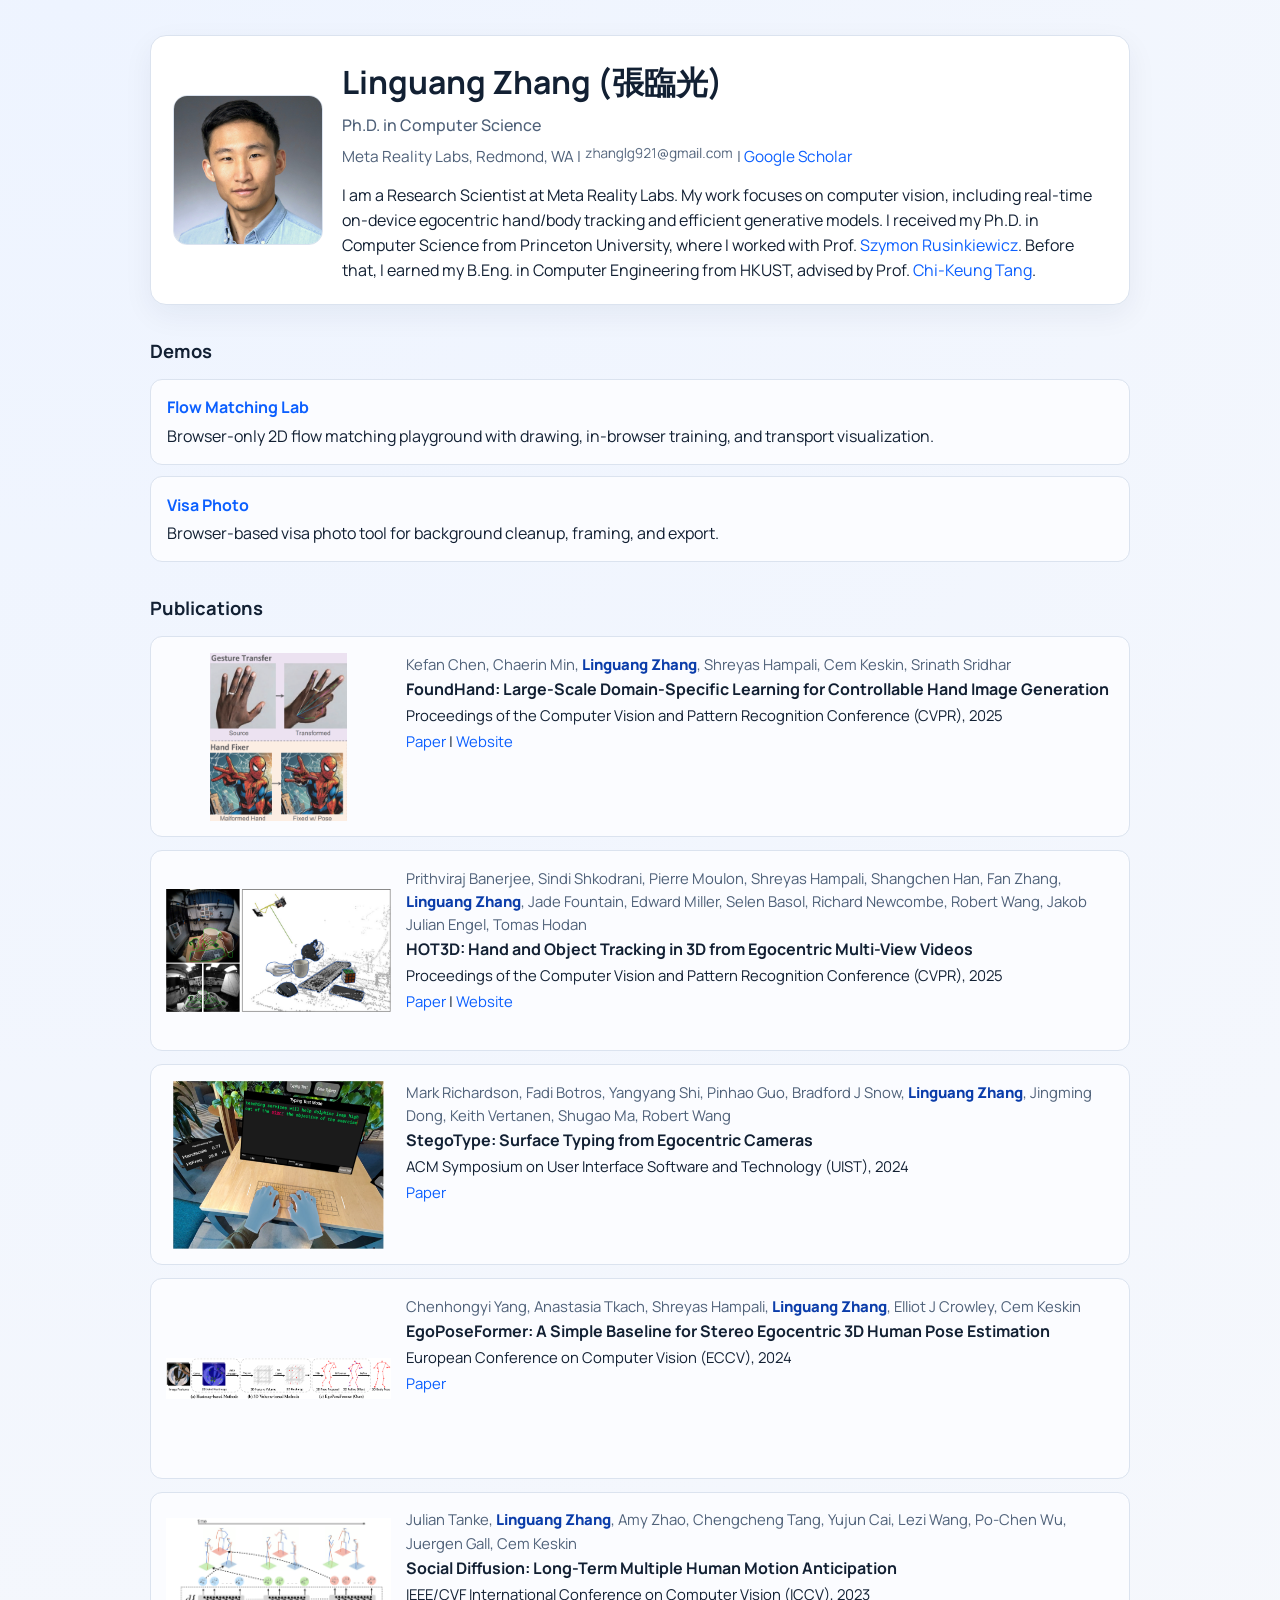
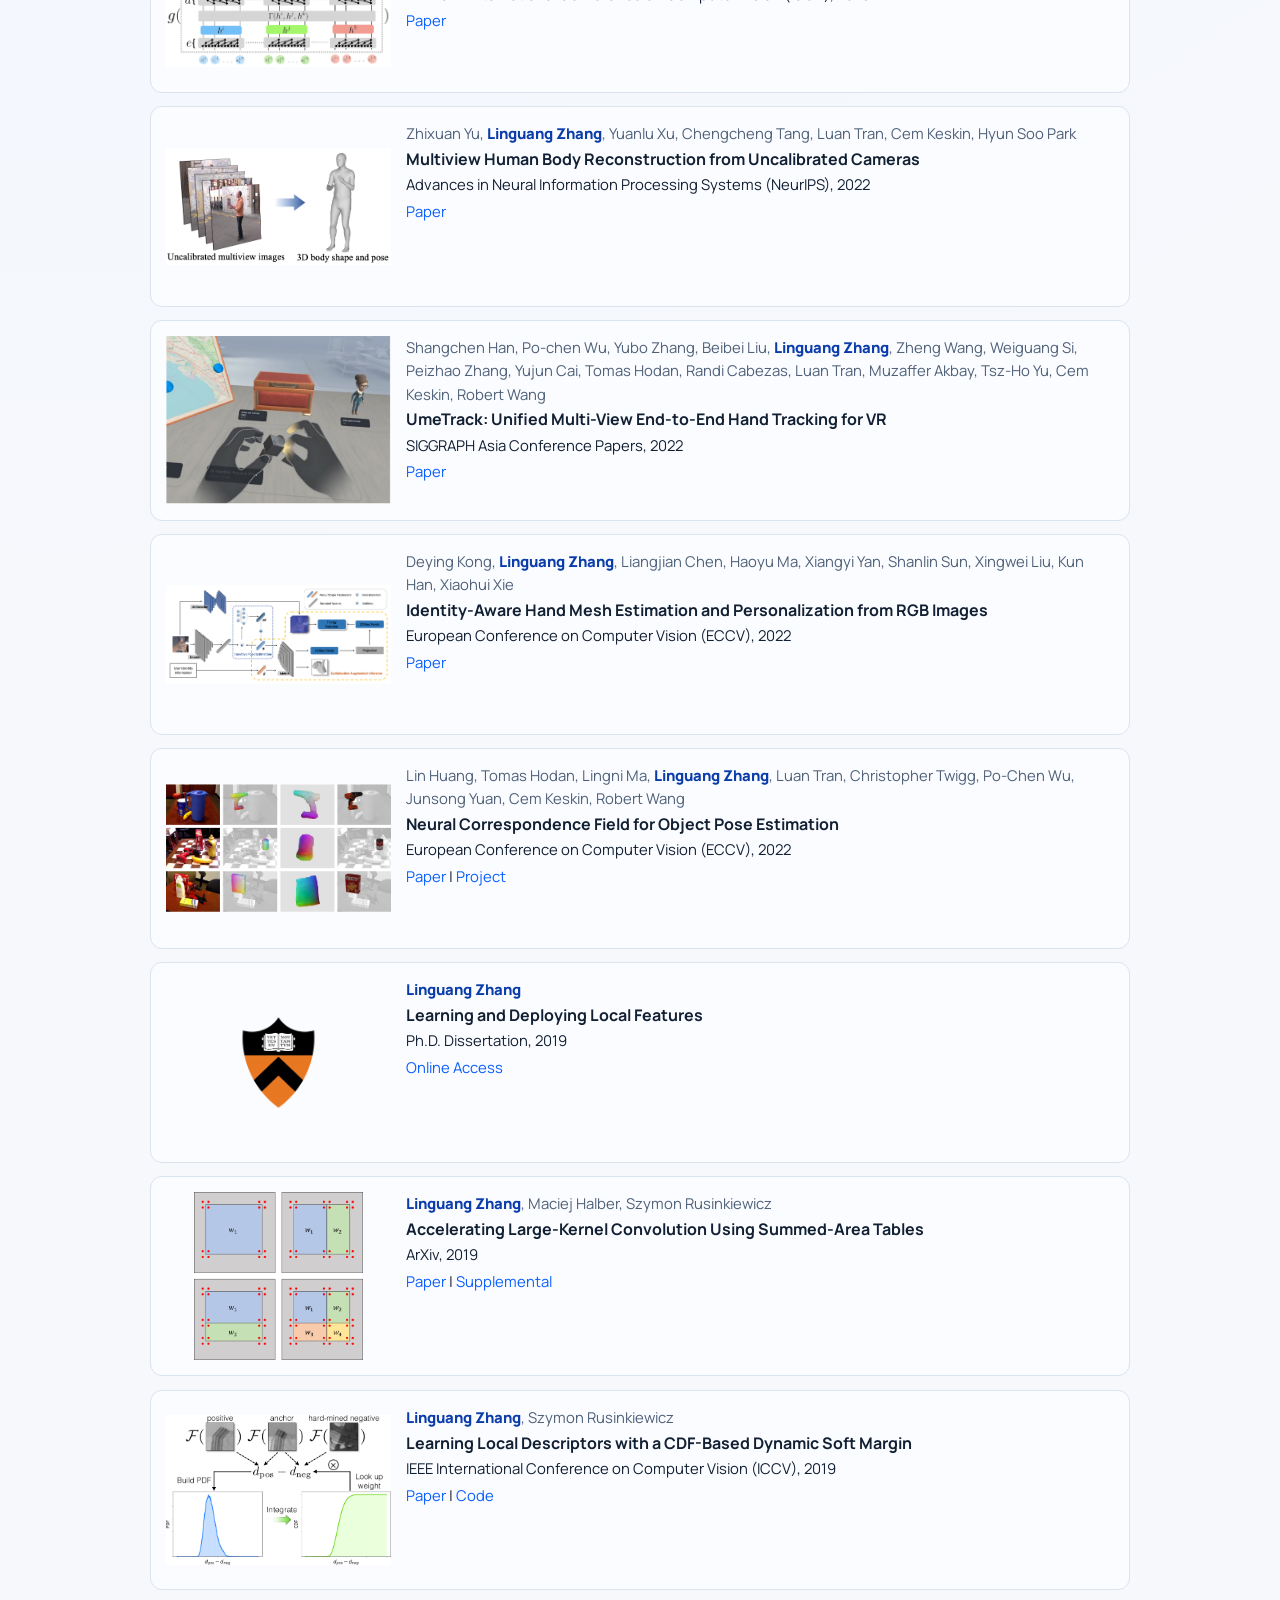
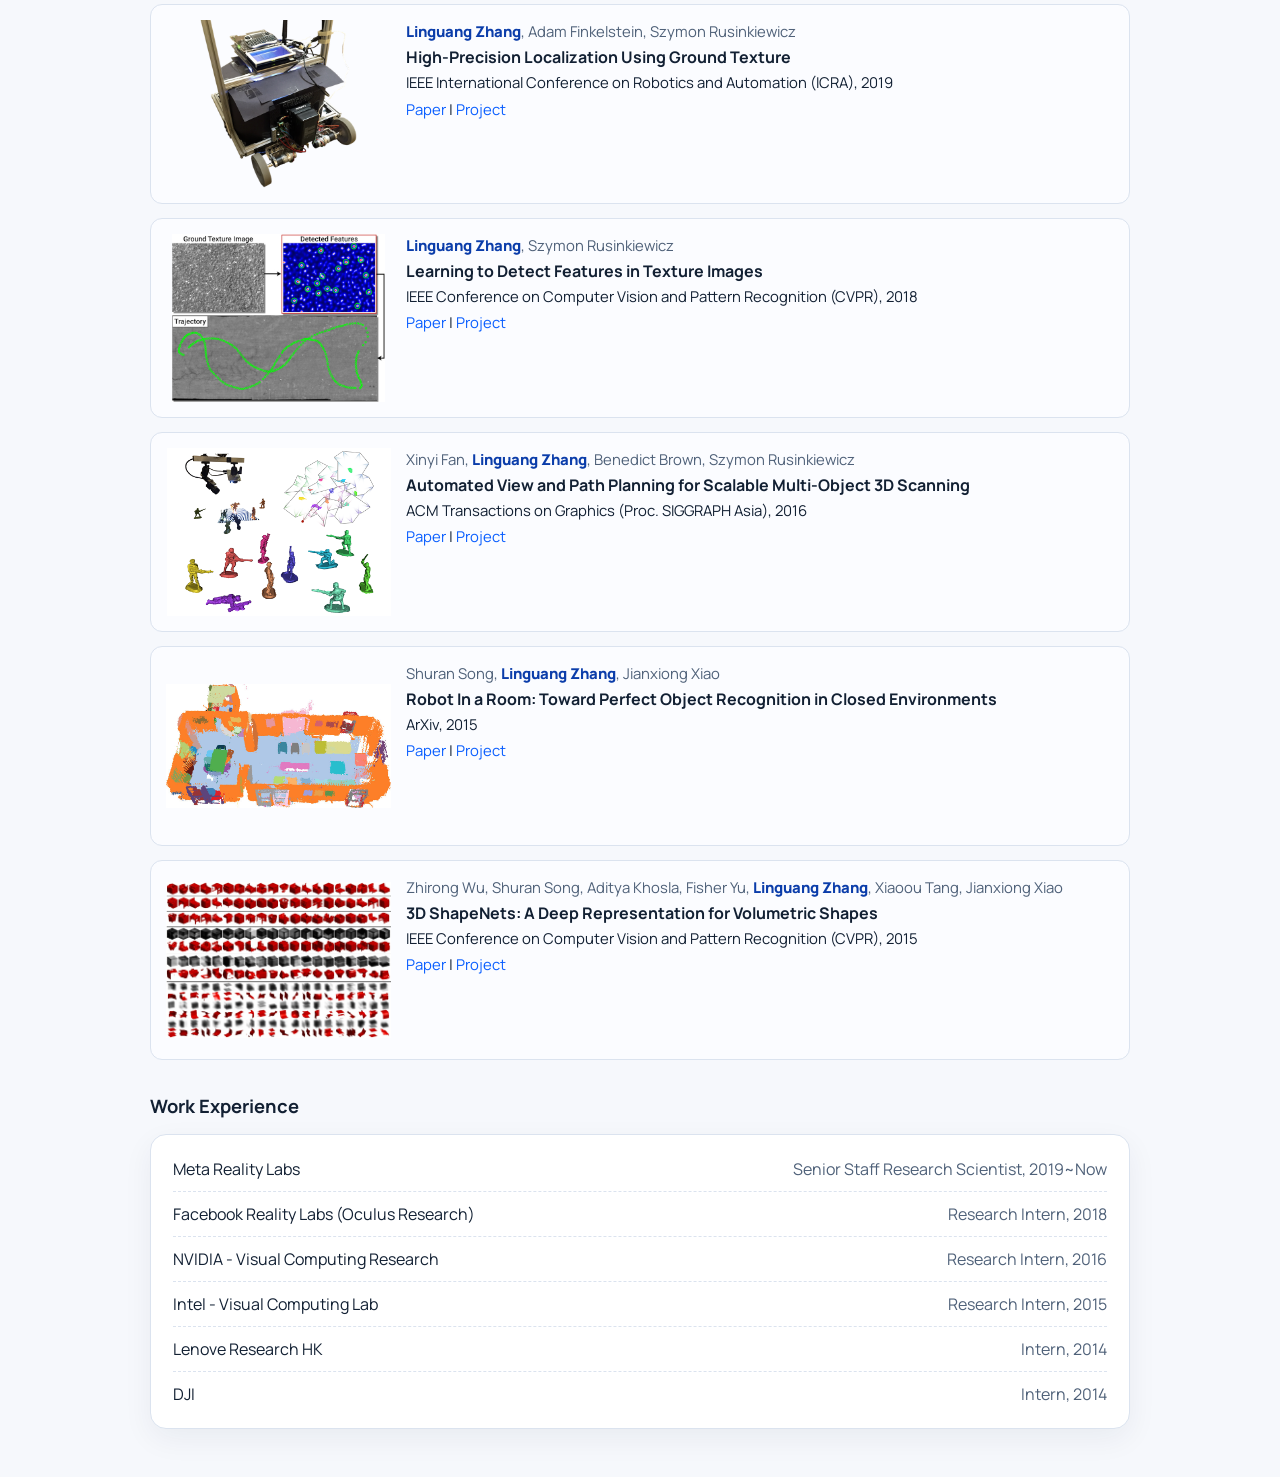
==== commit a5f916e8: "Publish flow-matching-lab subpage" ====
--- a/index.html
+++ b/index.html
@@ -168,6 +168,22 @@
       .work-role {
         color: var(--muted);
         white-space: nowrap;
+      }
+
+      .tool-list {
+        display: grid;
+        gap: 0.7rem;
+      }
+
+      .tool-item {
+        padding: 0.95rem 1rem;
+        border: 1px solid var(--line);
+        border-radius: 12px;
+        background: #fbfcff;
+      }
+
+      .tool-item p + p {
+        margin-top: 0.25rem;
       }
 
       @media (max-width: 720px) {
@@ -229,6 +245,20 @@
             Before that, I earned my B.Eng. in Computer Engineering from HKUST, advised by Prof.
             <a href="http://www.cse.ust.hk/~cktang/">Chi-Keung Tang</a>.
           </p>
+        </div>
+      </section>
+
+      <section>
+        <h2>Demos</h2>
+        <div class="tool-list">
+          <article class="tool-item">
+            <p><strong><a href="flow-matching-lab/">Flow Matching Lab</a></strong></p>
+            <p>Browser-only 2D flow matching playground with drawing, in-browser training, and transport visualization.</p>
+          </article>
+          <article class="tool-item">
+            <p><strong><a href="visa-photo/">Visa Photo</a></strong></p>
+            <p>Browser-based visa photo tool for background cleanup, framing, and export.</p>
+          </article>
         </div>
       </section>
 
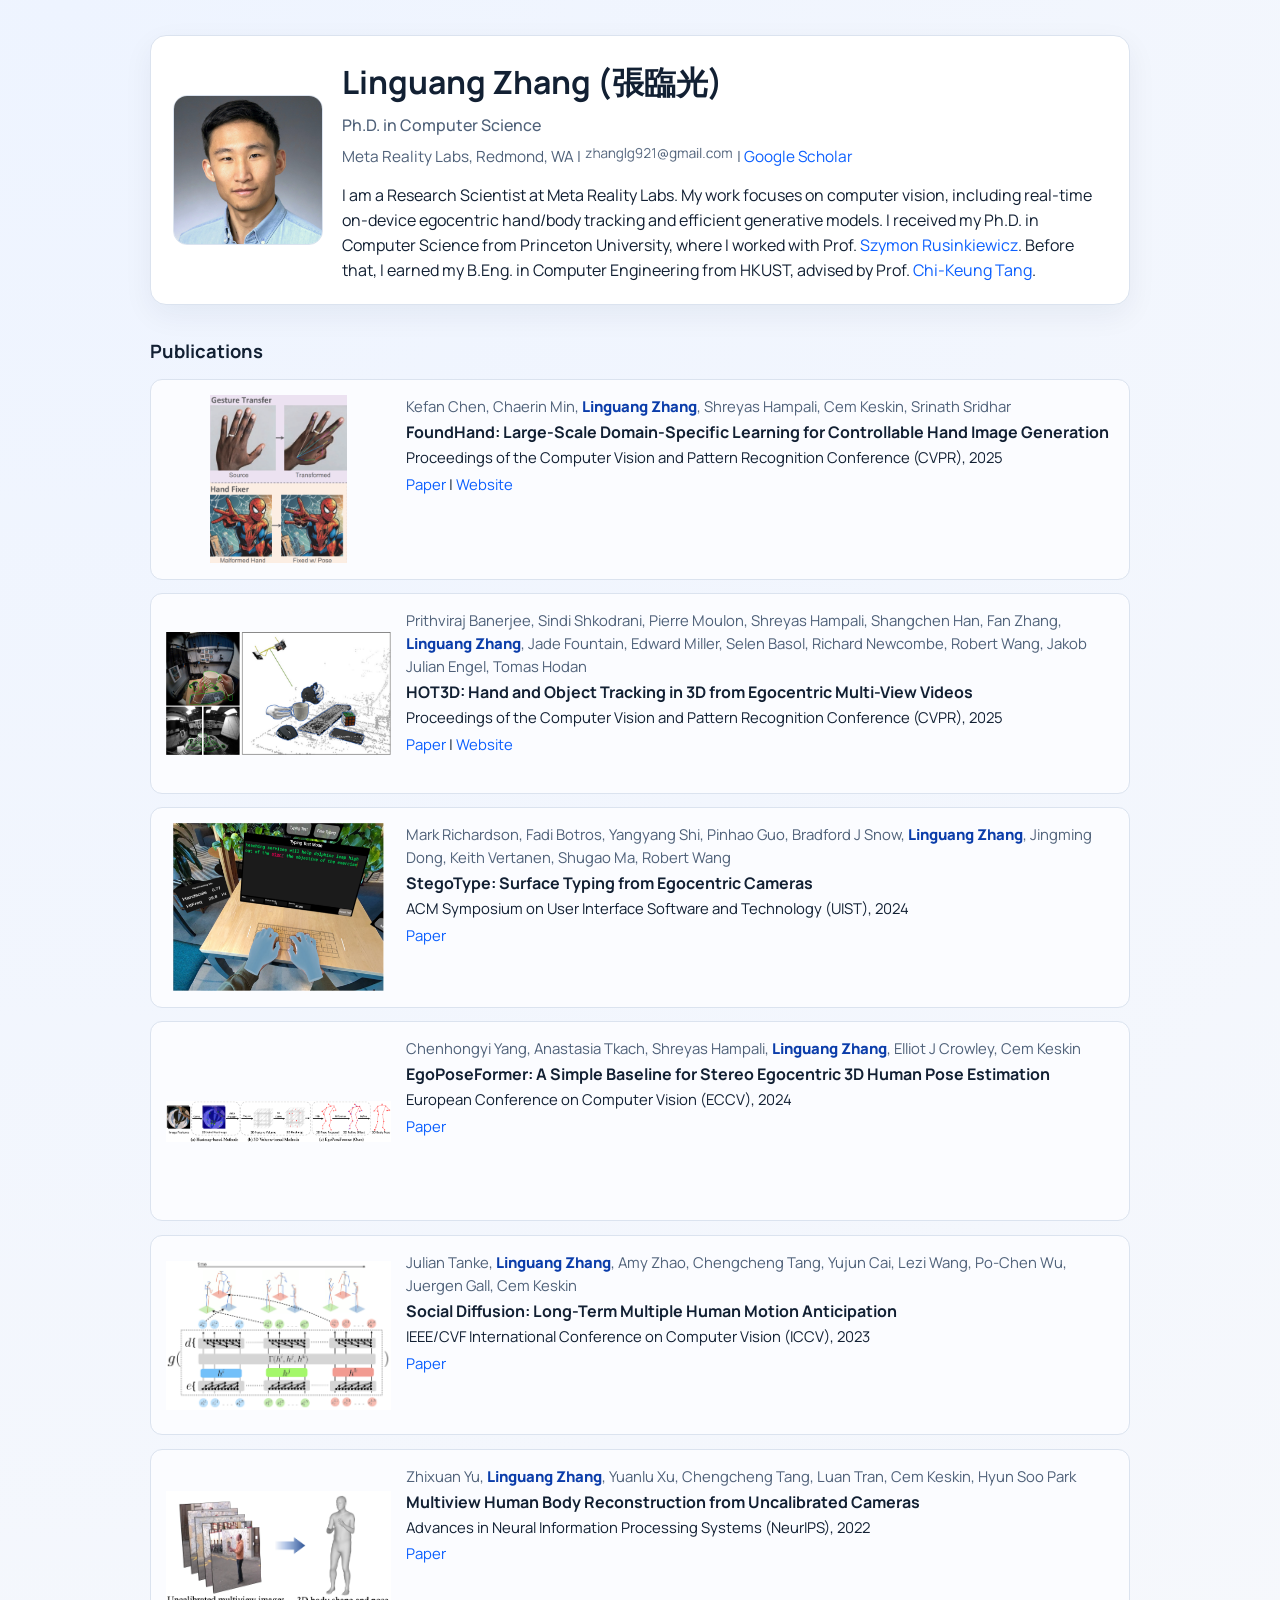
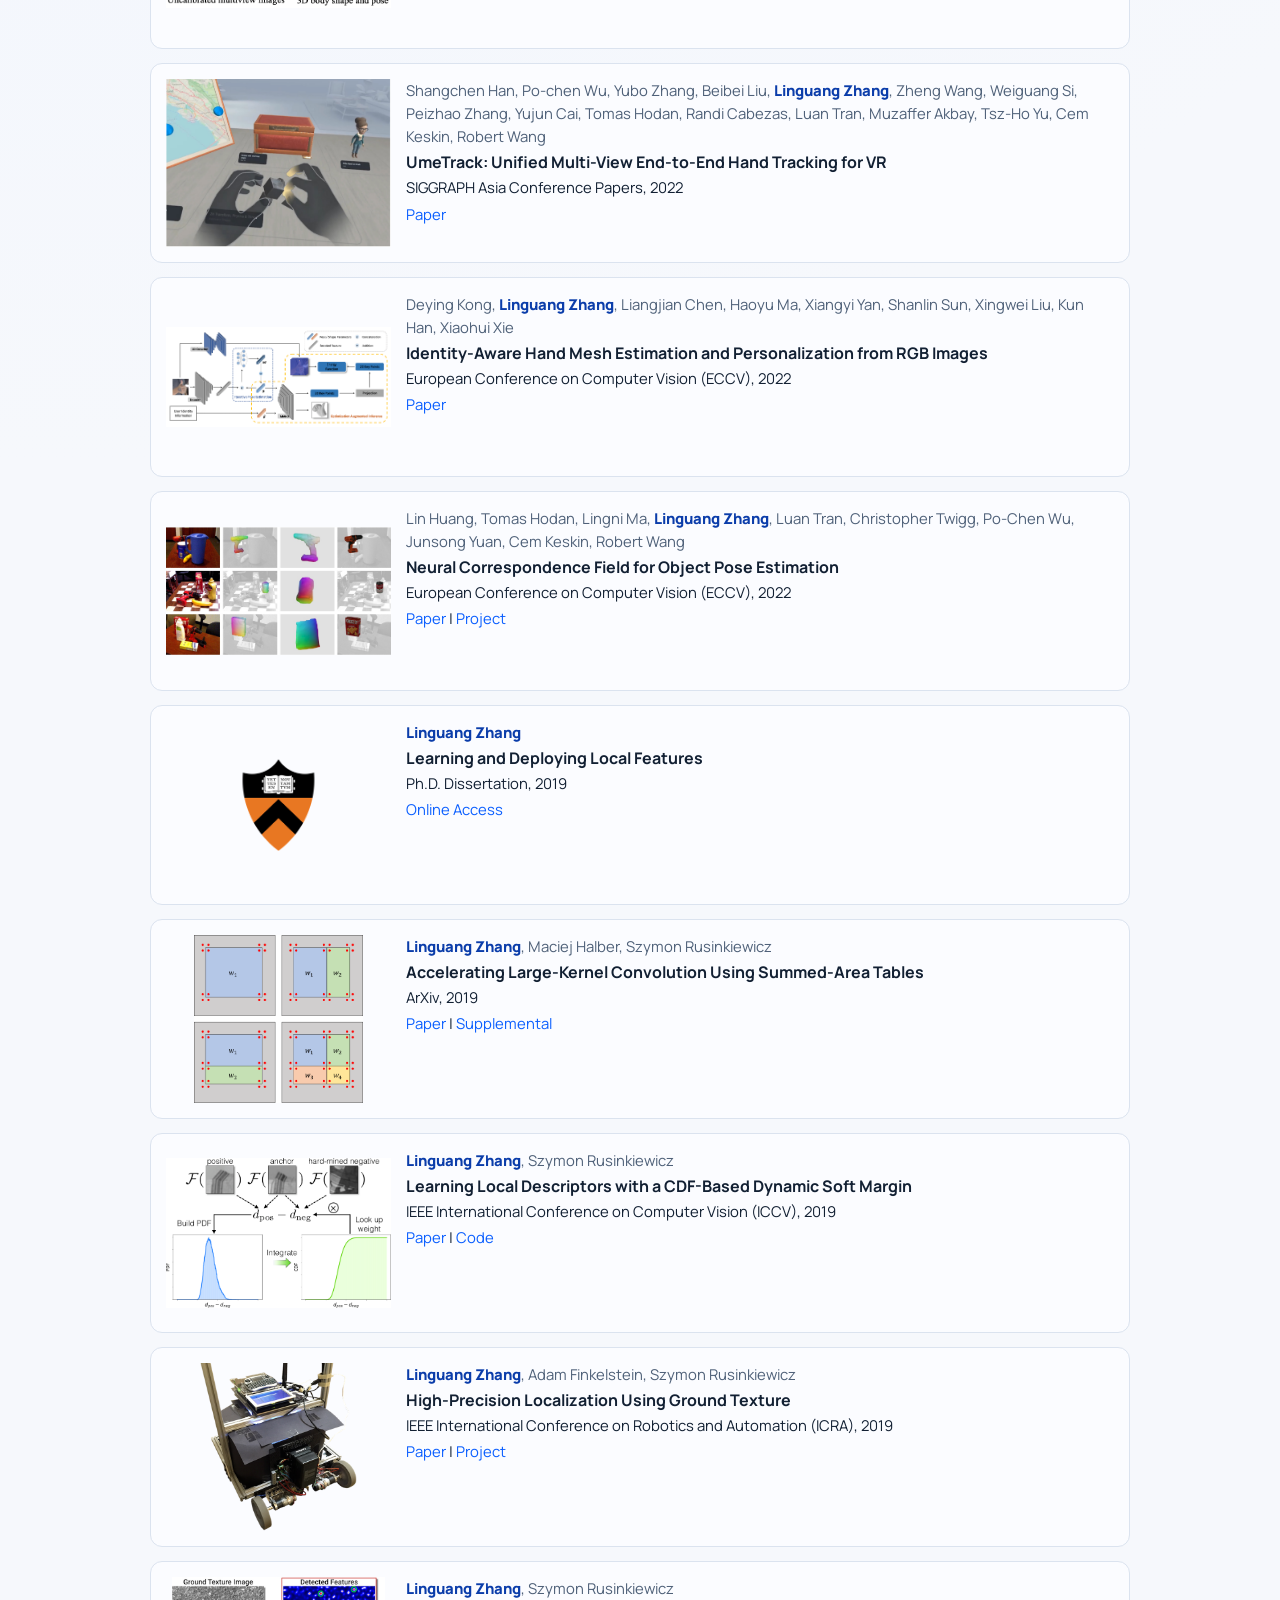
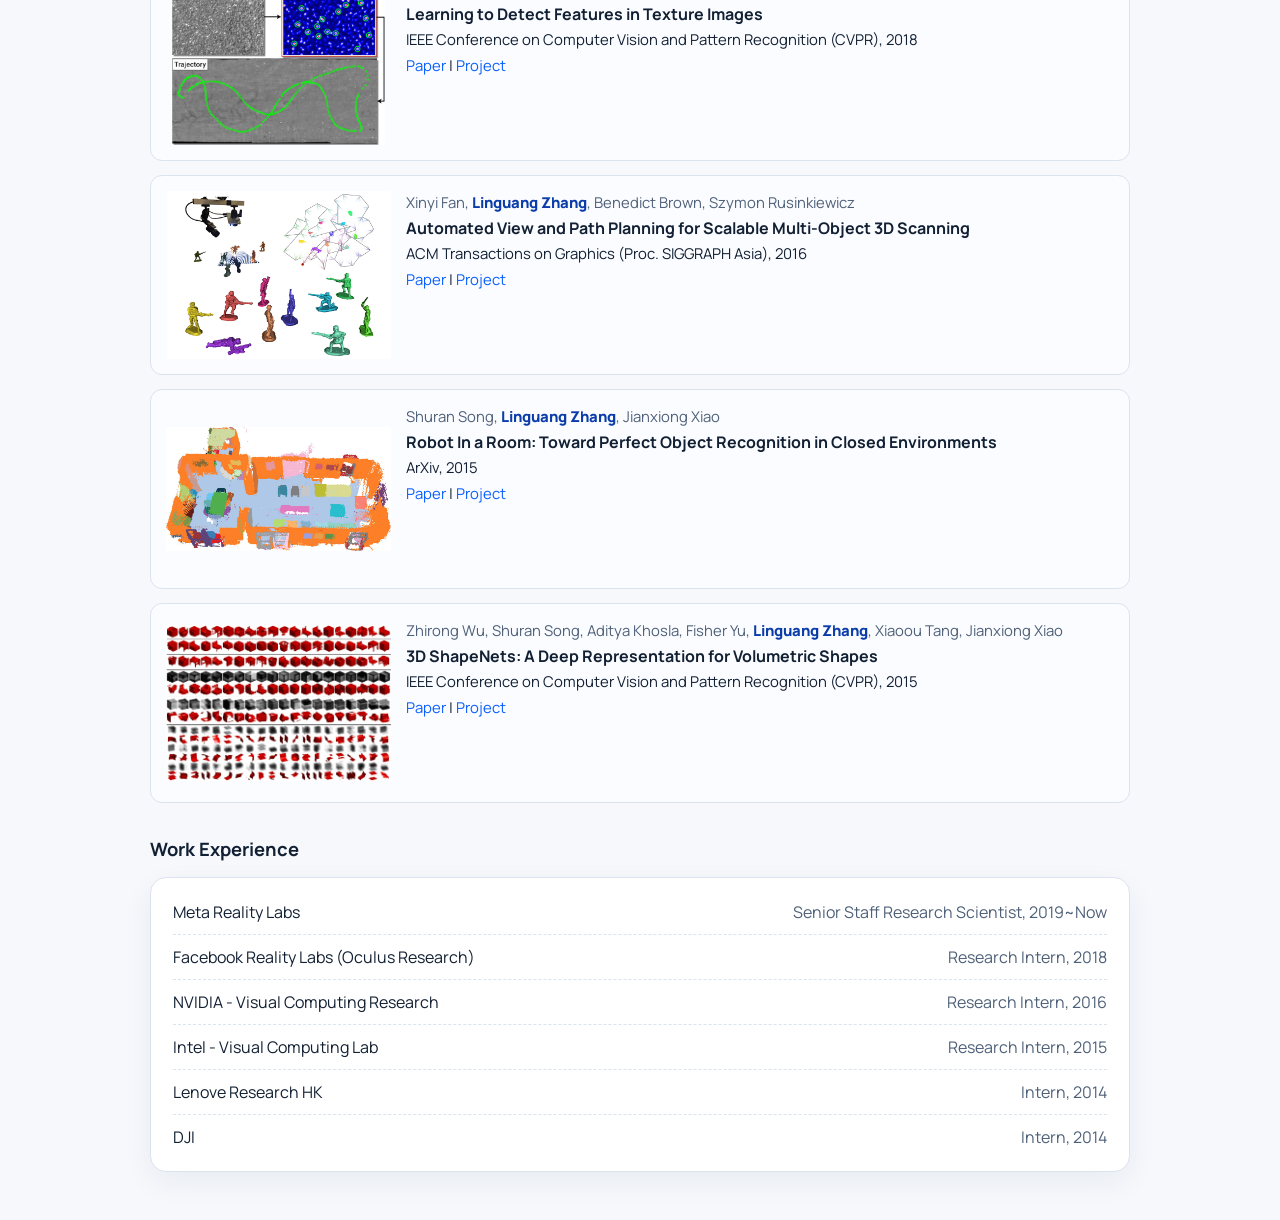
==== commit b6e0ded3: "Remove homepage demo links" ====
--- a/index.html
+++ b/index.html
@@ -168,22 +168,6 @@
       .work-role {
         color: var(--muted);
         white-space: nowrap;
-      }
-
-      .tool-list {
-        display: grid;
-        gap: 0.7rem;
-      }
-
-      .tool-item {
-        padding: 0.95rem 1rem;
-        border: 1px solid var(--line);
-        border-radius: 12px;
-        background: #fbfcff;
-      }
-
-      .tool-item p + p {
-        margin-top: 0.25rem;
       }
 
       @media (max-width: 720px) {
@@ -245,20 +229,6 @@
             Before that, I earned my B.Eng. in Computer Engineering from HKUST, advised by Prof.
             <a href="http://www.cse.ust.hk/~cktang/">Chi-Keung Tang</a>.
           </p>
-        </div>
-      </section>
-
-      <section>
-        <h2>Demos</h2>
-        <div class="tool-list">
-          <article class="tool-item">
-            <p><strong><a href="flow-matching-lab/">Flow Matching Lab</a></strong></p>
-            <p>Browser-only 2D flow matching playground with drawing, in-browser training, and transport visualization.</p>
-          </article>
-          <article class="tool-item">
-            <p><strong><a href="visa-photo/">Visa Photo</a></strong></p>
-            <p>Browser-based visa photo tool for background cleanup, framing, and export.</p>
-          </article>
         </div>
       </section>
 
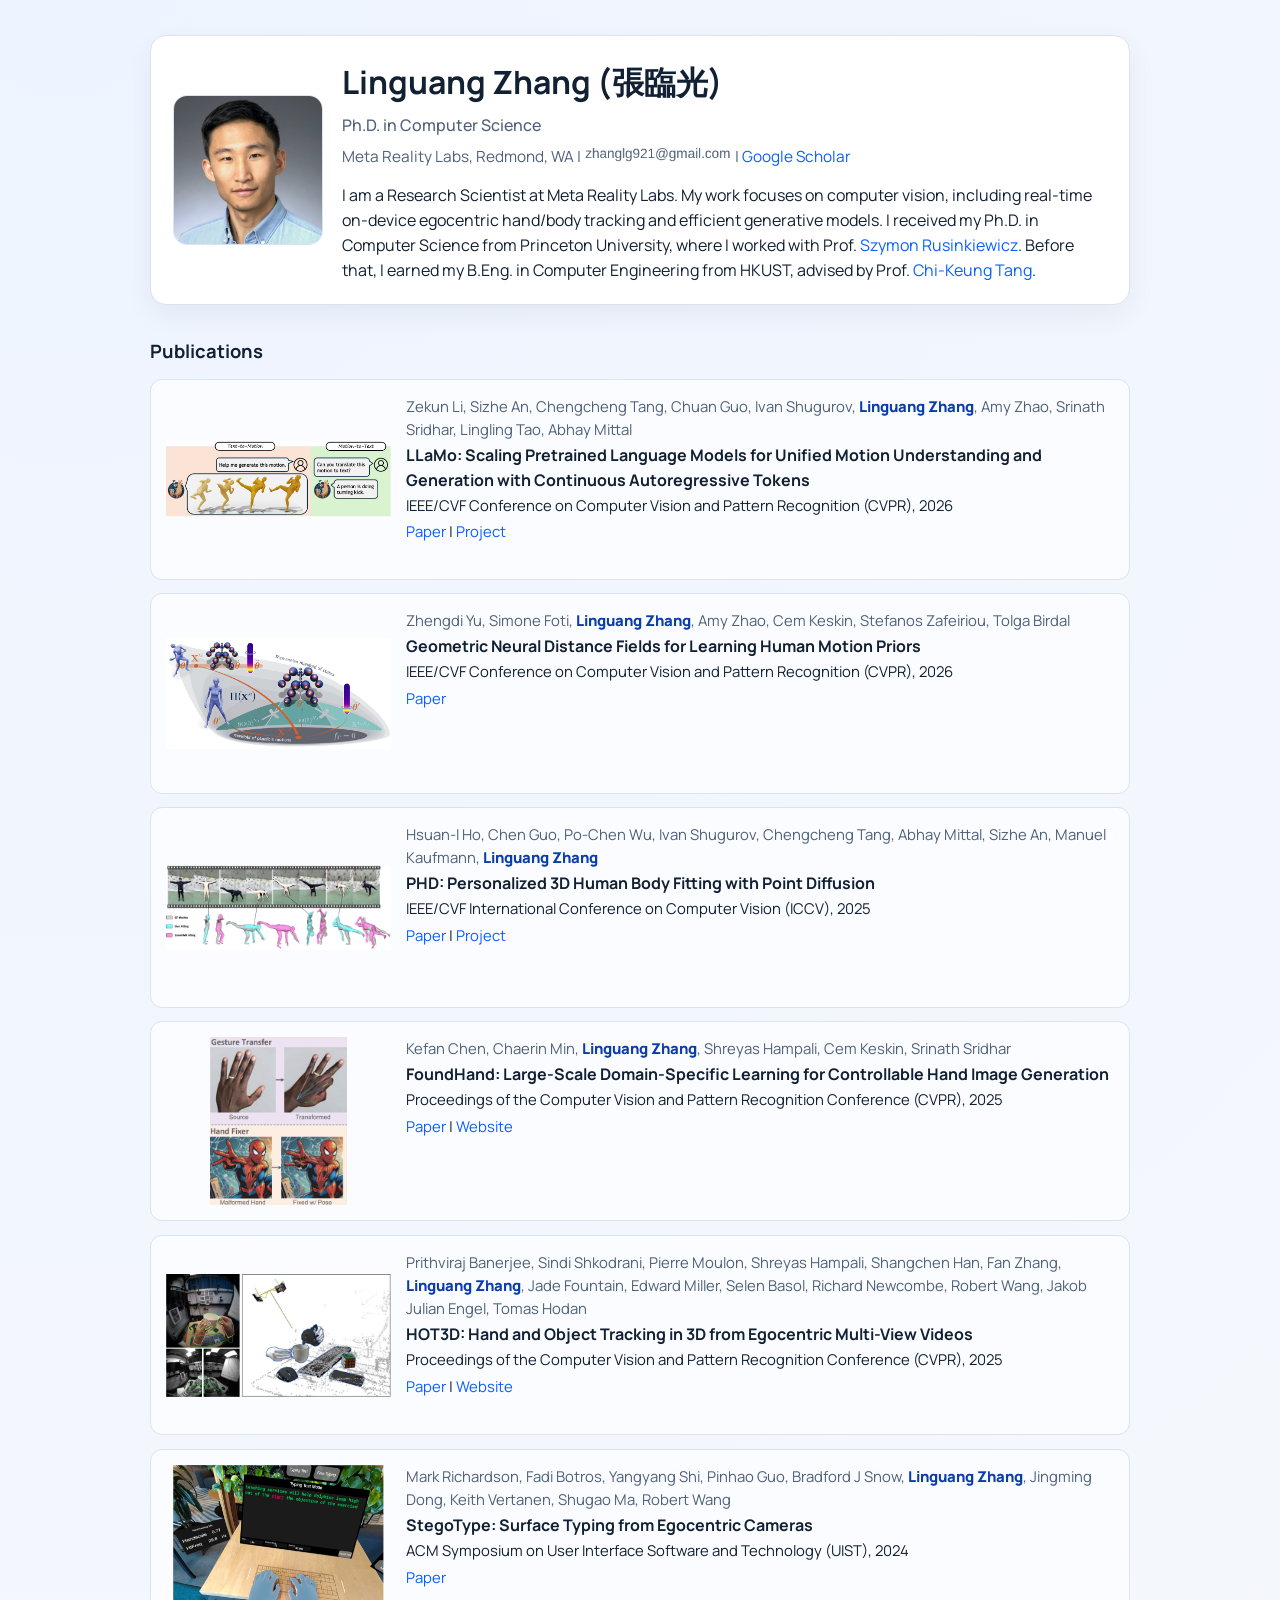
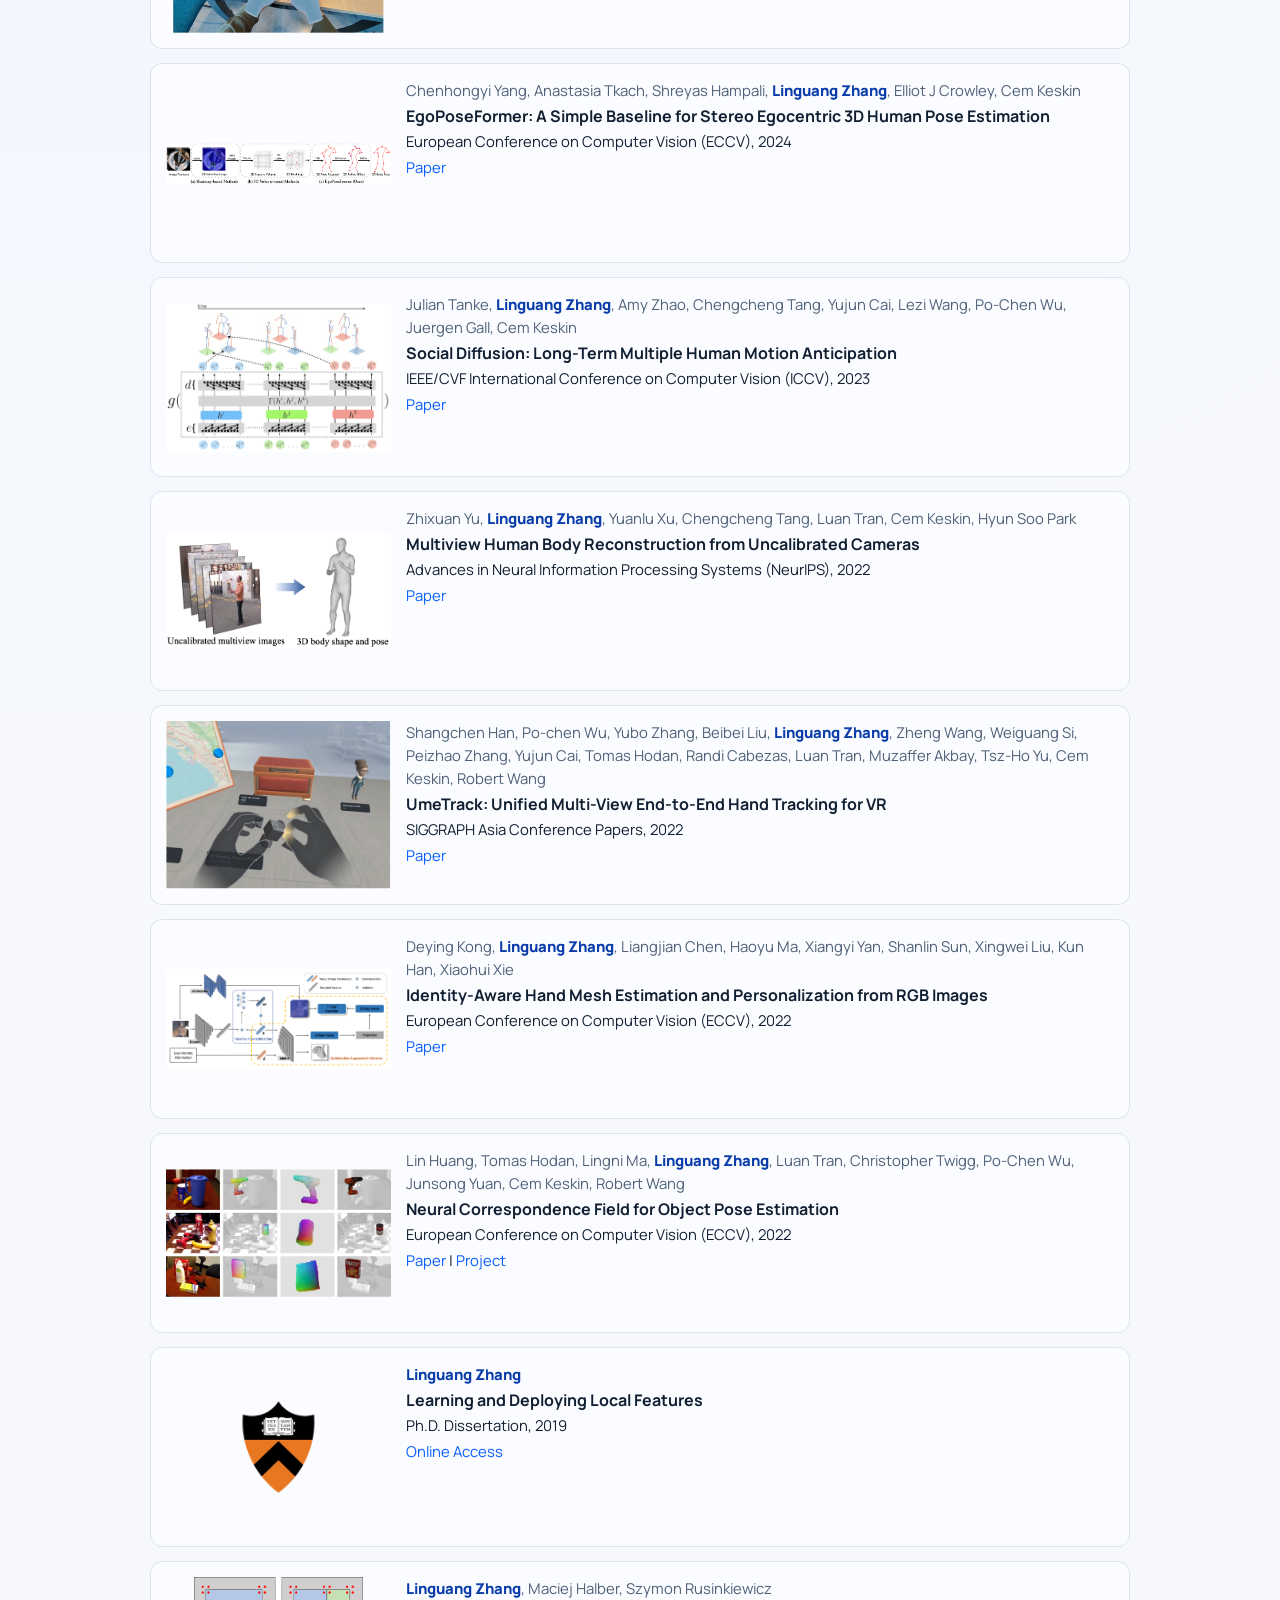
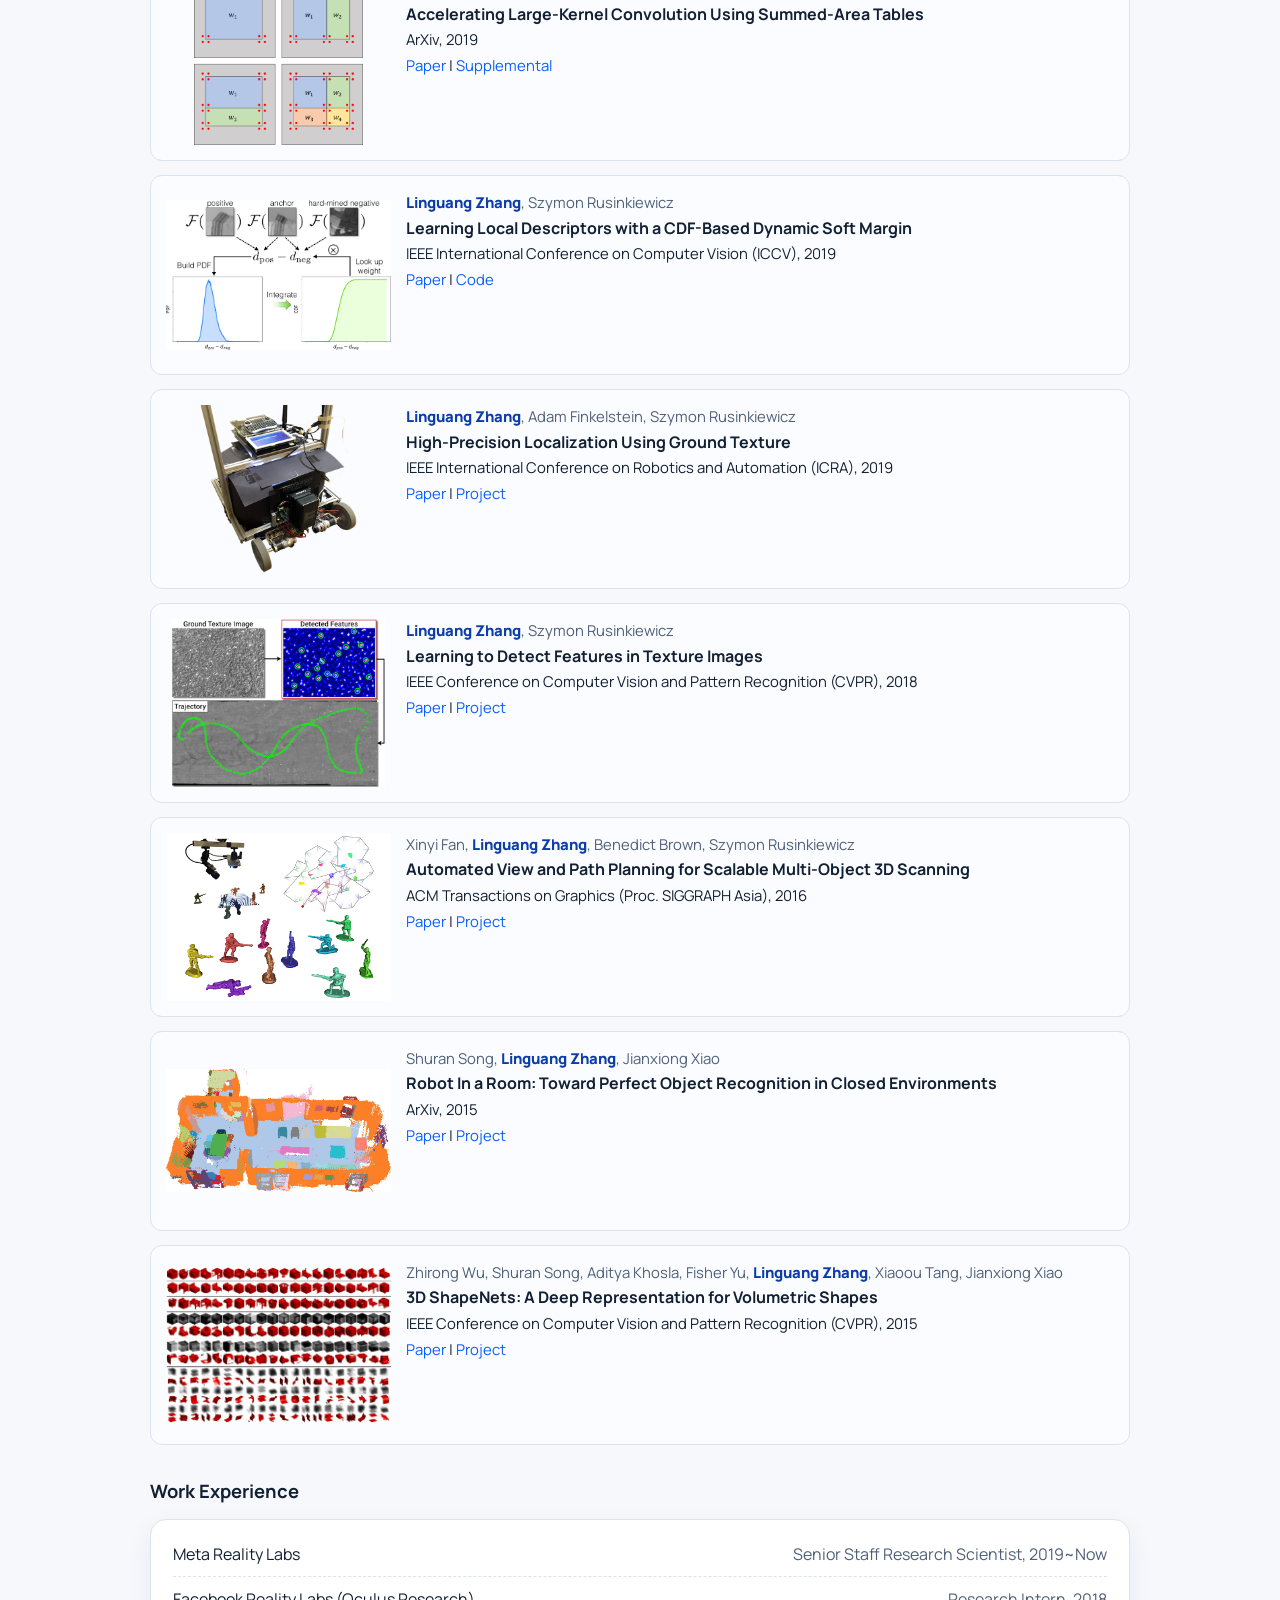
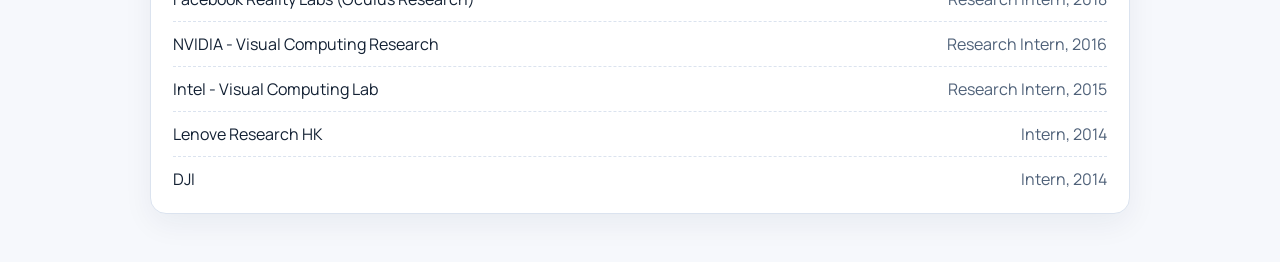
==== commit 86c54b2b: "Add new publication entries and artwork" ====
--- a/index.html
+++ b/index.html
@@ -235,6 +235,44 @@
       <section>
         <h2>Publications</h2>
         <div class="pub-list">
+          <article class="pub-item">
+            <img class="pub-thumb" src="assets/llamo.png" alt="LLaMo placeholder" />
+            <div>
+              <p class="authors">Zekun Li, Sizhe An, Chengcheng Tang, Chuan Guo, Ivan Shugurov, <span class="me">Linguang Zhang</span>, Amy Zhao, Srinath Sridhar, Lingling Tao, Abhay Mittal</p>
+              <p class="title">LLaMo: Scaling Pretrained Language Models for Unified Motion Understanding and Generation with Continuous Autoregressive Tokens</p>
+              <p class="venue">IEEE/CVF Conference on Computer Vision and Pattern Recognition (CVPR), 2026</p>
+              <p class="links">
+                <a href="https://arxiv.org/pdf/2602.12370">Paper</a> |
+                <a href="https://kunkun0w0.github.io/project/LLaMo/">Project</a>
+              </p>
+            </div>
+          </article>
+
+          <article class="pub-item">
+            <img class="pub-thumb" src="assets/motion_prior.png" alt="Geometric Neural Distance Fields placeholder" />
+            <div>
+              <p class="authors">Zhengdi Yu, Simone Foti, <span class="me">Linguang Zhang</span>, Amy Zhao, Cem Keskin, Stefanos Zafeiriou, Tolga Birdal</p>
+              <p class="title">Geometric Neural Distance Fields for Learning Human Motion Priors</p>
+              <p class="venue">IEEE/CVF Conference on Computer Vision and Pattern Recognition (CVPR), 2026</p>
+              <p class="links">
+                <a href="https://arxiv.org/pdf/2509.09667">Paper</a>
+              </p>
+            </div>
+          </article>
+
+          <article class="pub-item">
+            <img class="pub-thumb" src="assets/phd.png" alt="PHD placeholder" />
+            <div>
+              <p class="authors">Hsuan-I Ho, Chen Guo, Po-Chen Wu, Ivan Shugurov, Chengcheng Tang, Abhay Mittal, Sizhe An, Manuel Kaufmann, <span class="me">Linguang Zhang</span></p>
+              <p class="title">PHD: Personalized 3D Human Body Fitting with Point Diffusion</p>
+              <p class="venue">IEEE/CVF International Conference on Computer Vision (ICCV), 2025</p>
+              <p class="links">
+                <a href="https://openaccess.thecvf.com/content/ICCV2025/papers/Ho_PHD_Personalized_3D_Human_Body_Fitting_with_Point_Diffusion_ICCV_2025_paper.pdf">Paper</a> |
+                <a href="https://PHD-Pose.github.io/">Project</a>
+              </p>
+            </div>
+          </article>
+
           <article class="pub-item">
             <img class="pub-thumb" src="assets/foundhand.png" alt="FoundHand placeholder" />
             <div>
